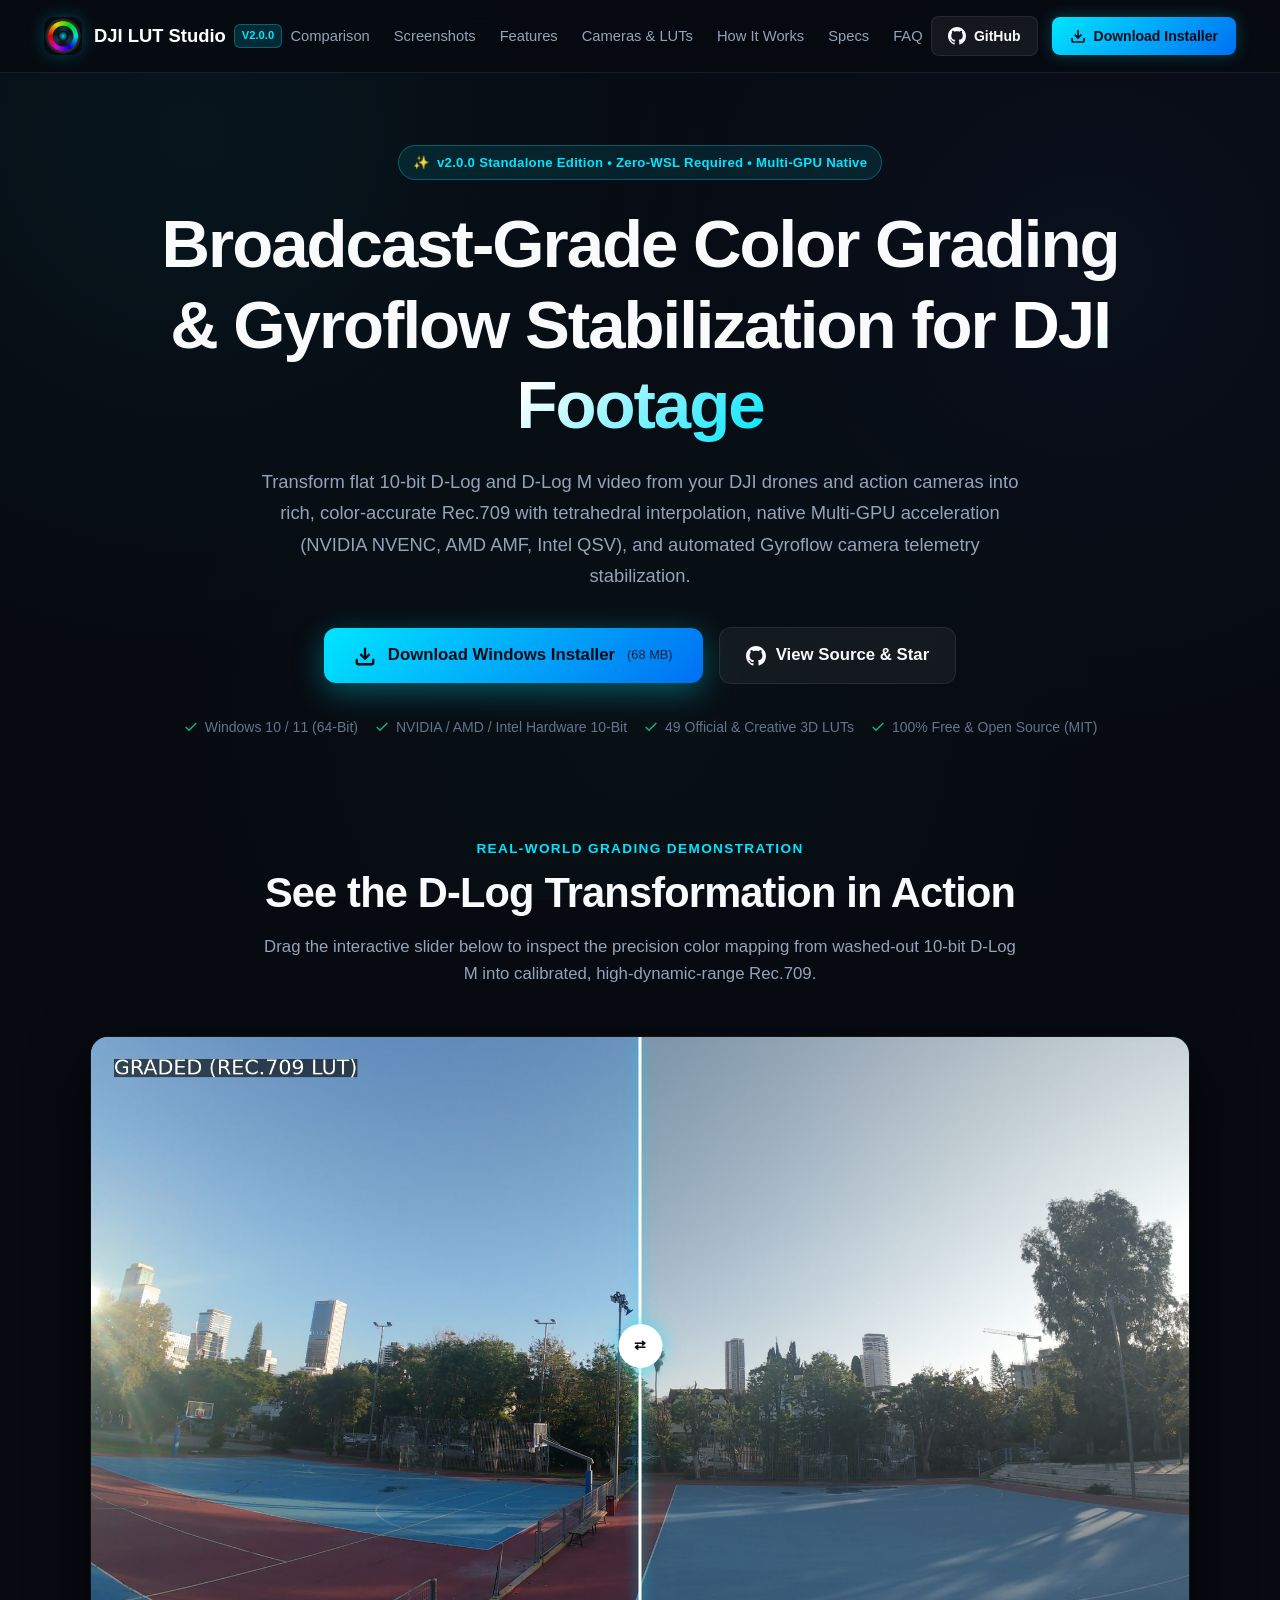
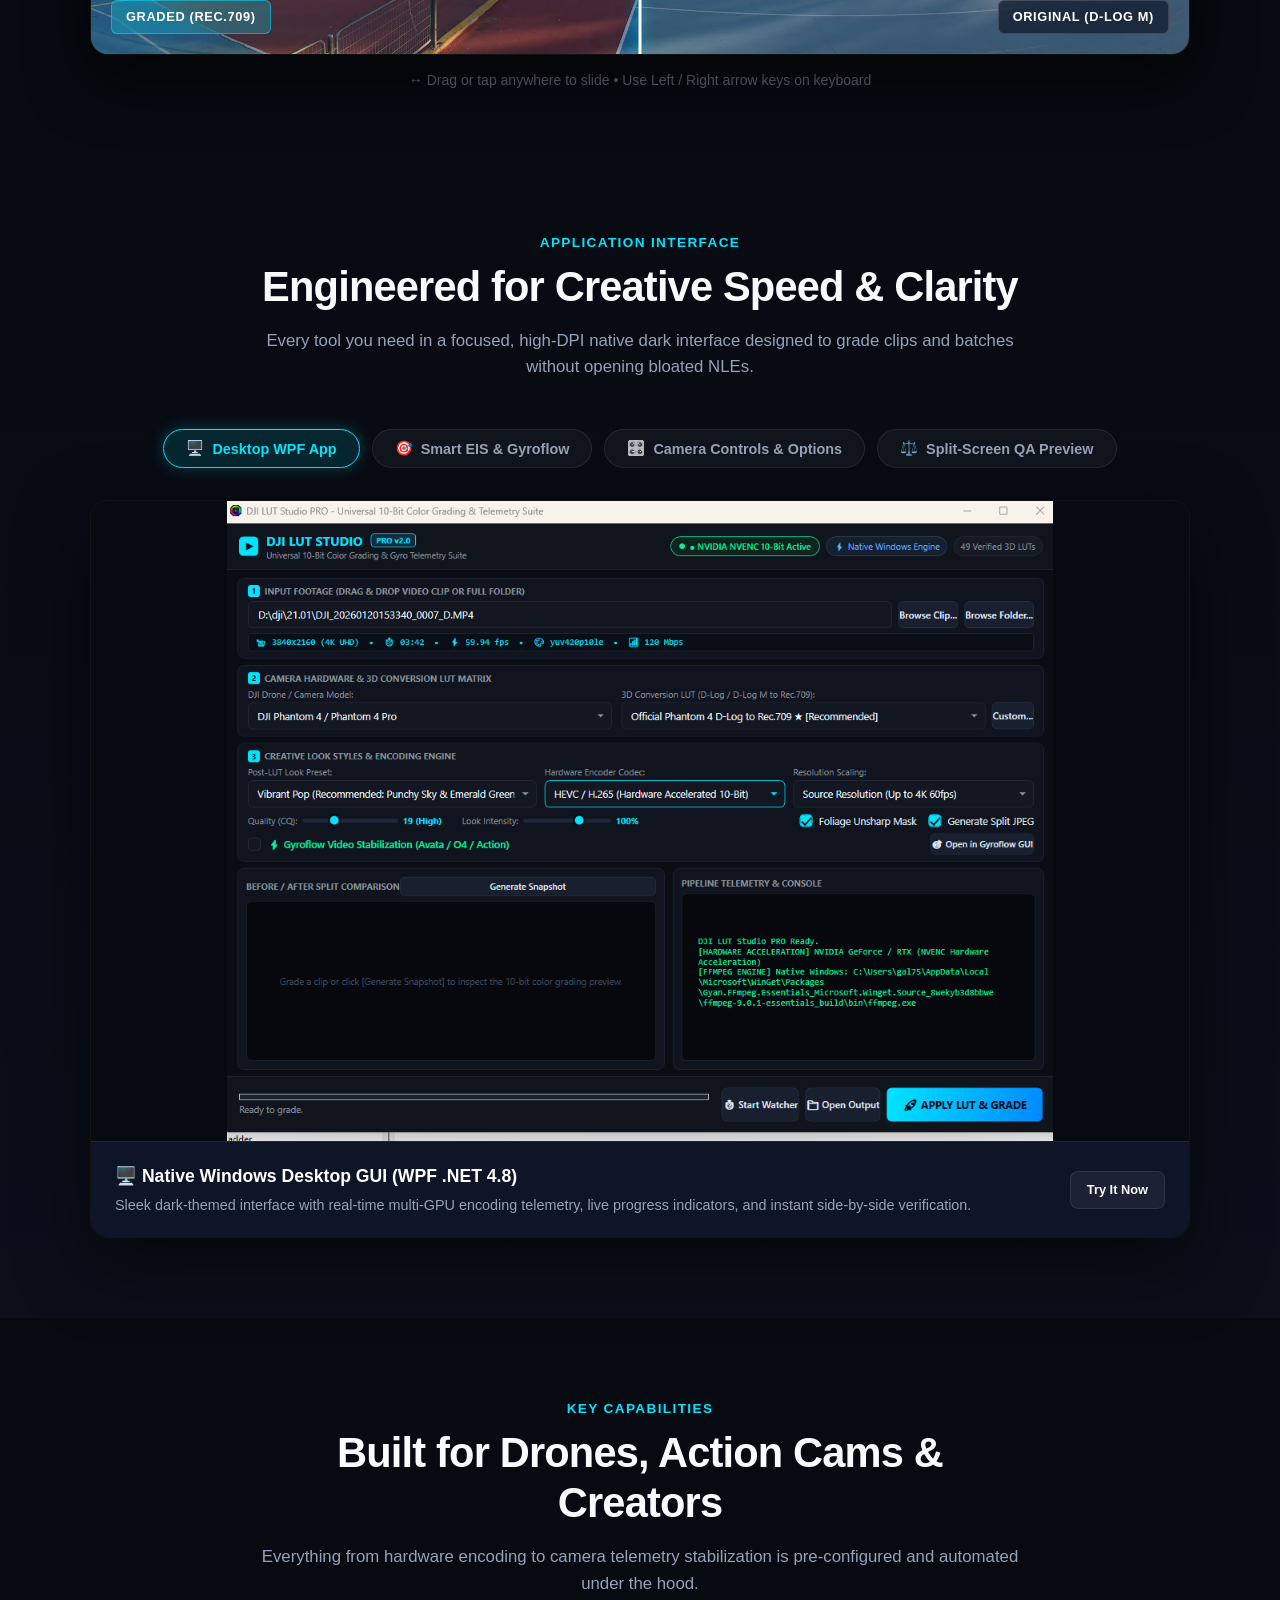
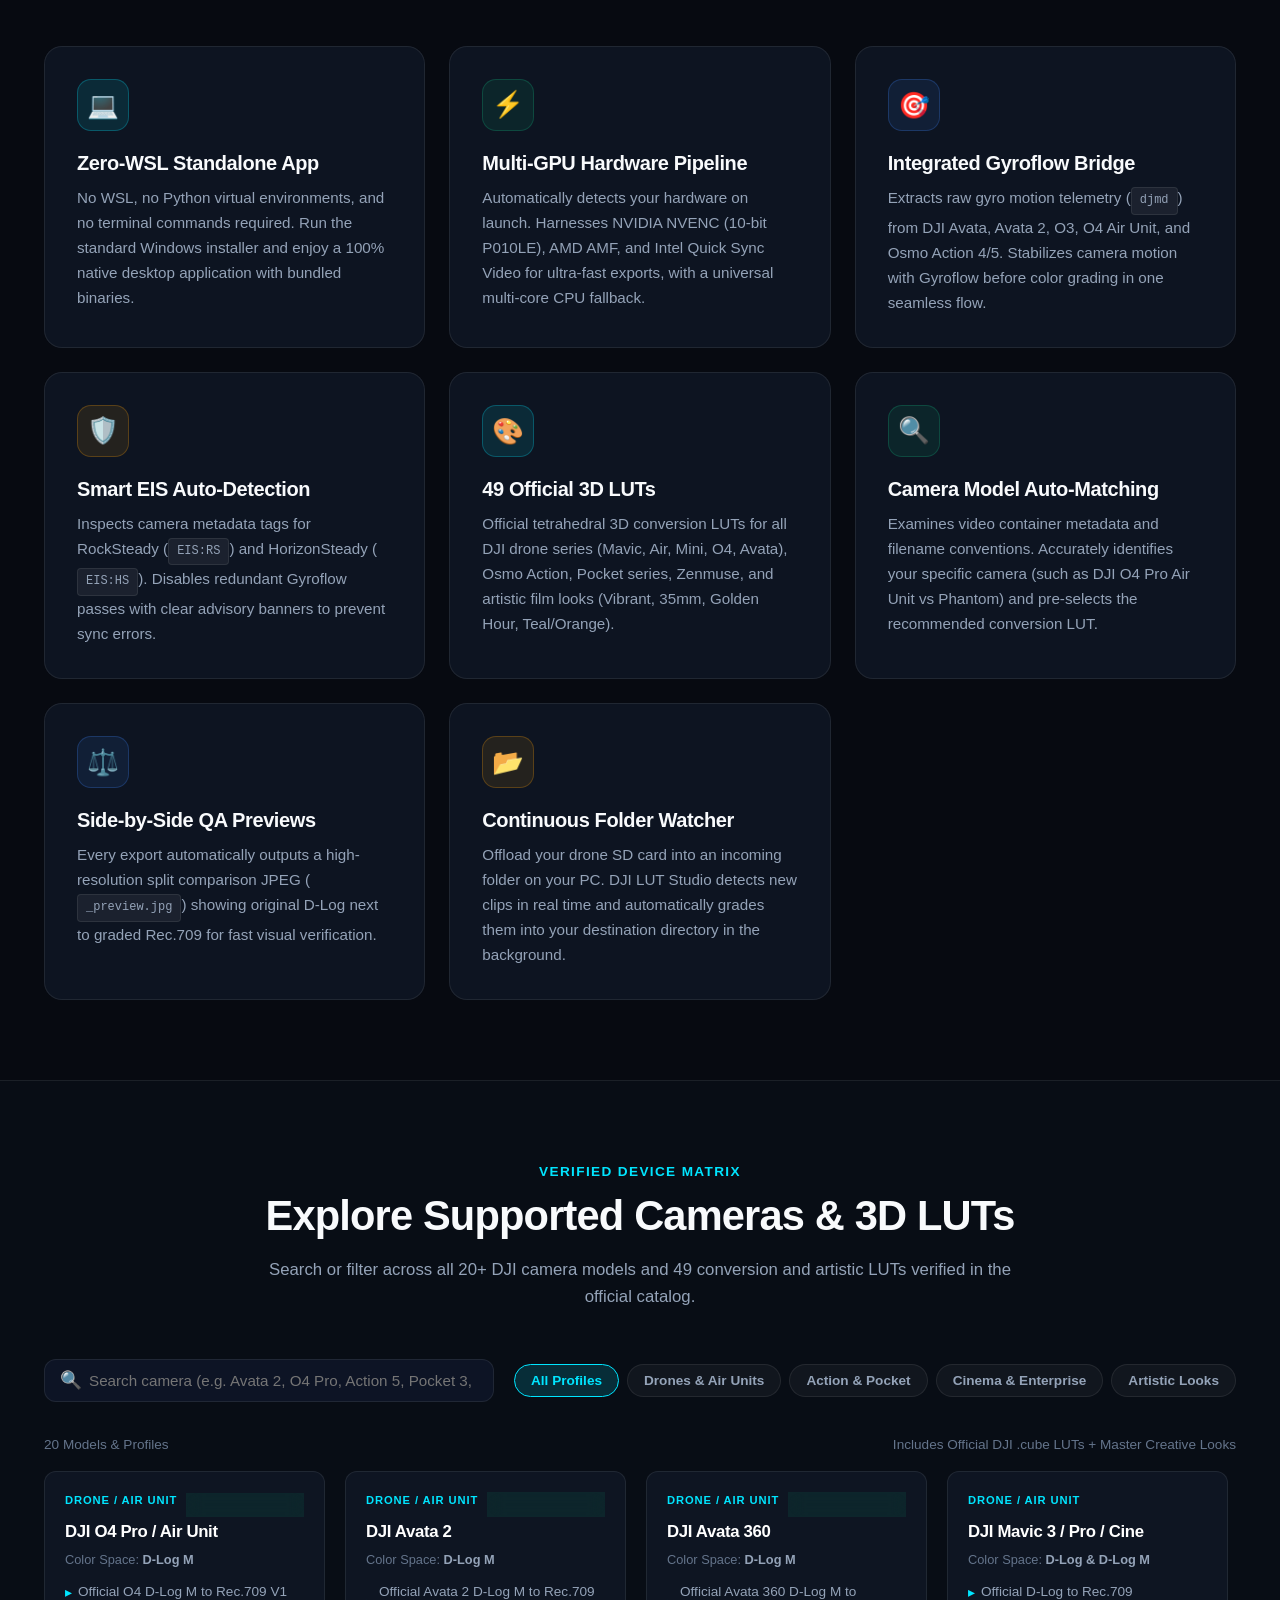
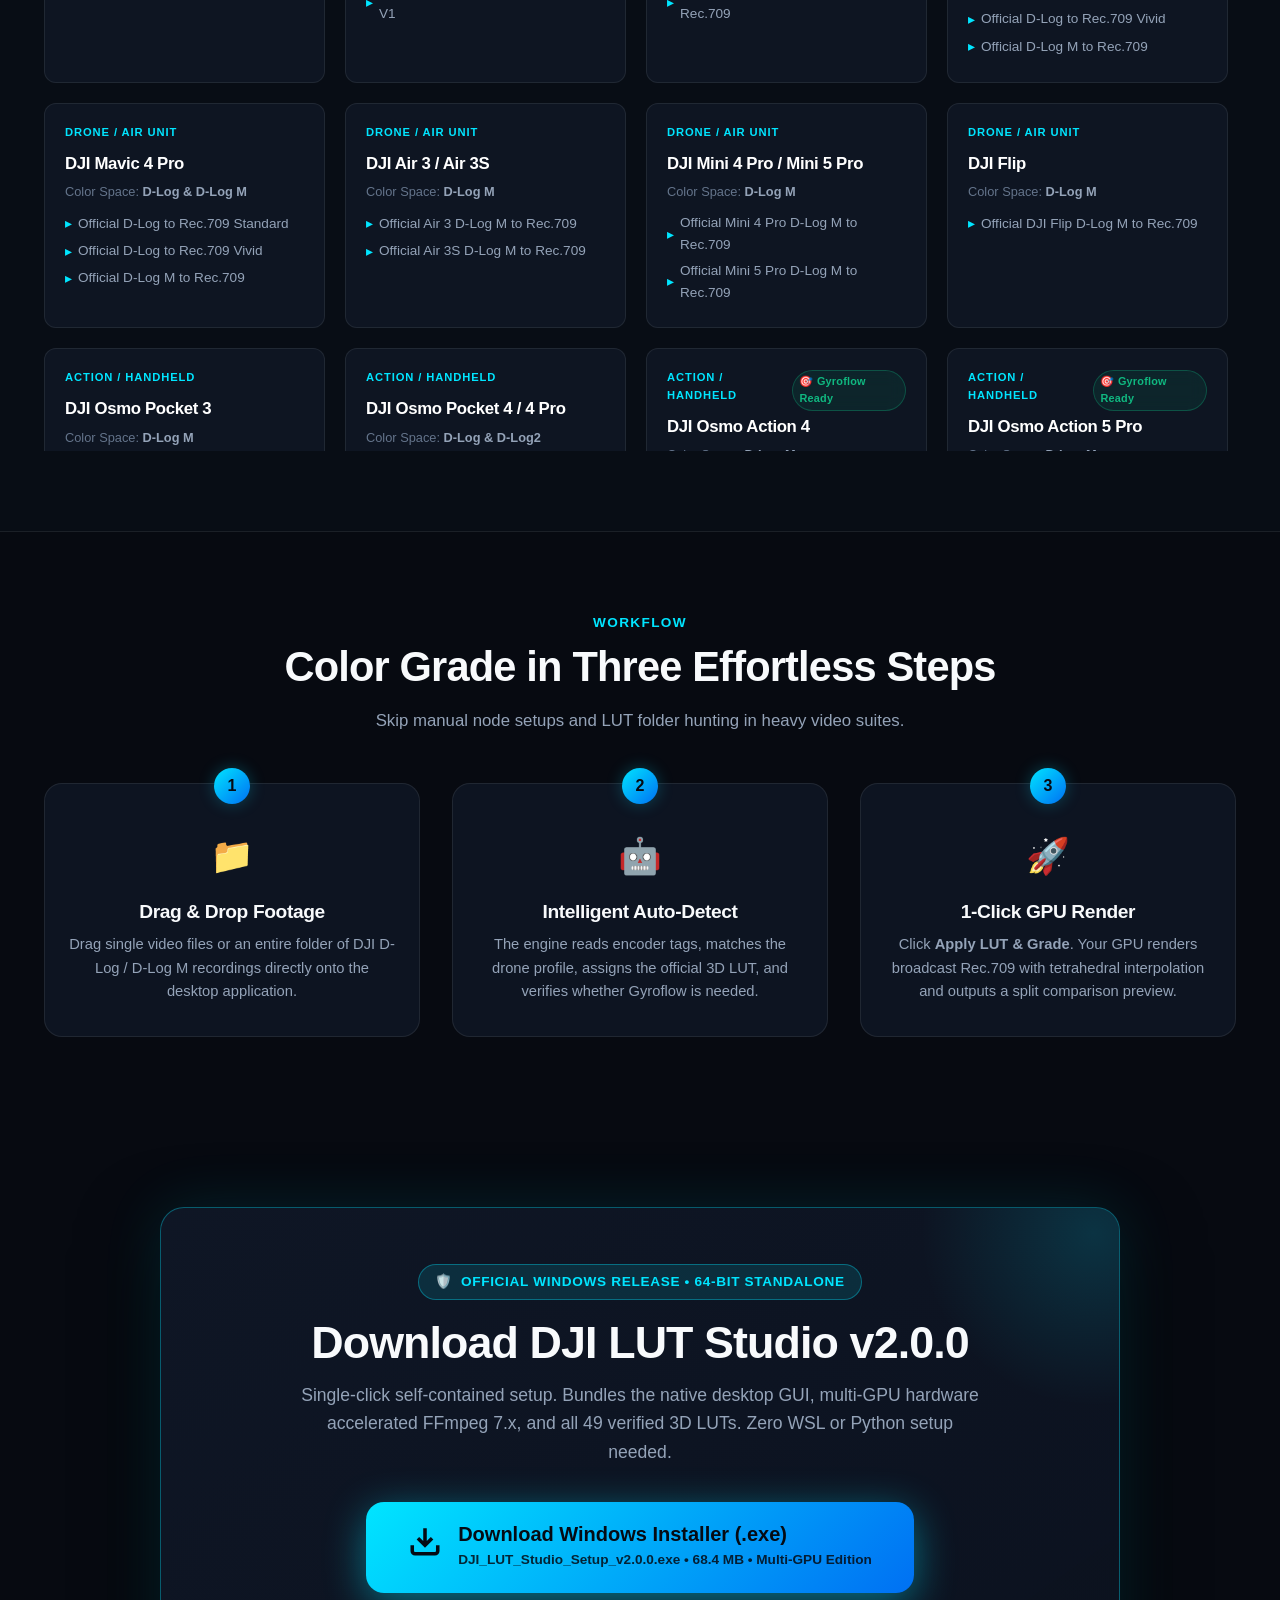
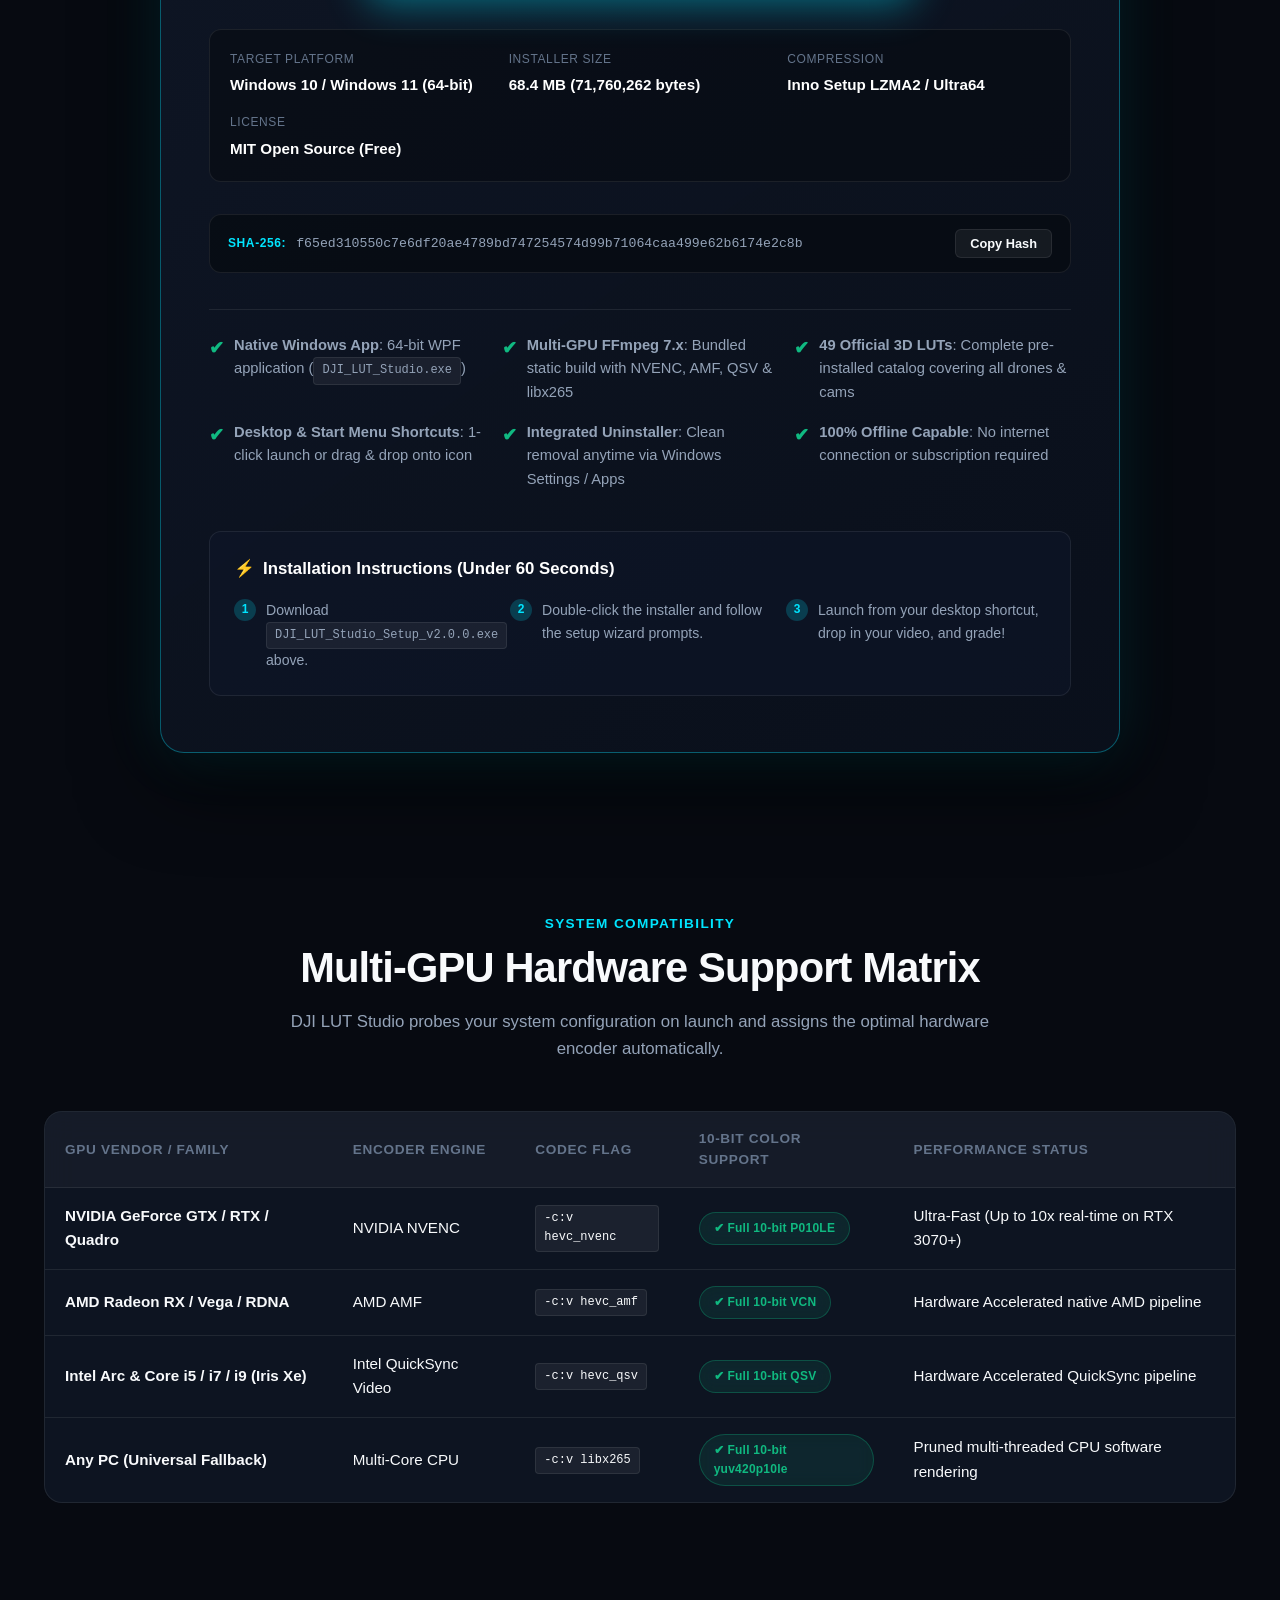
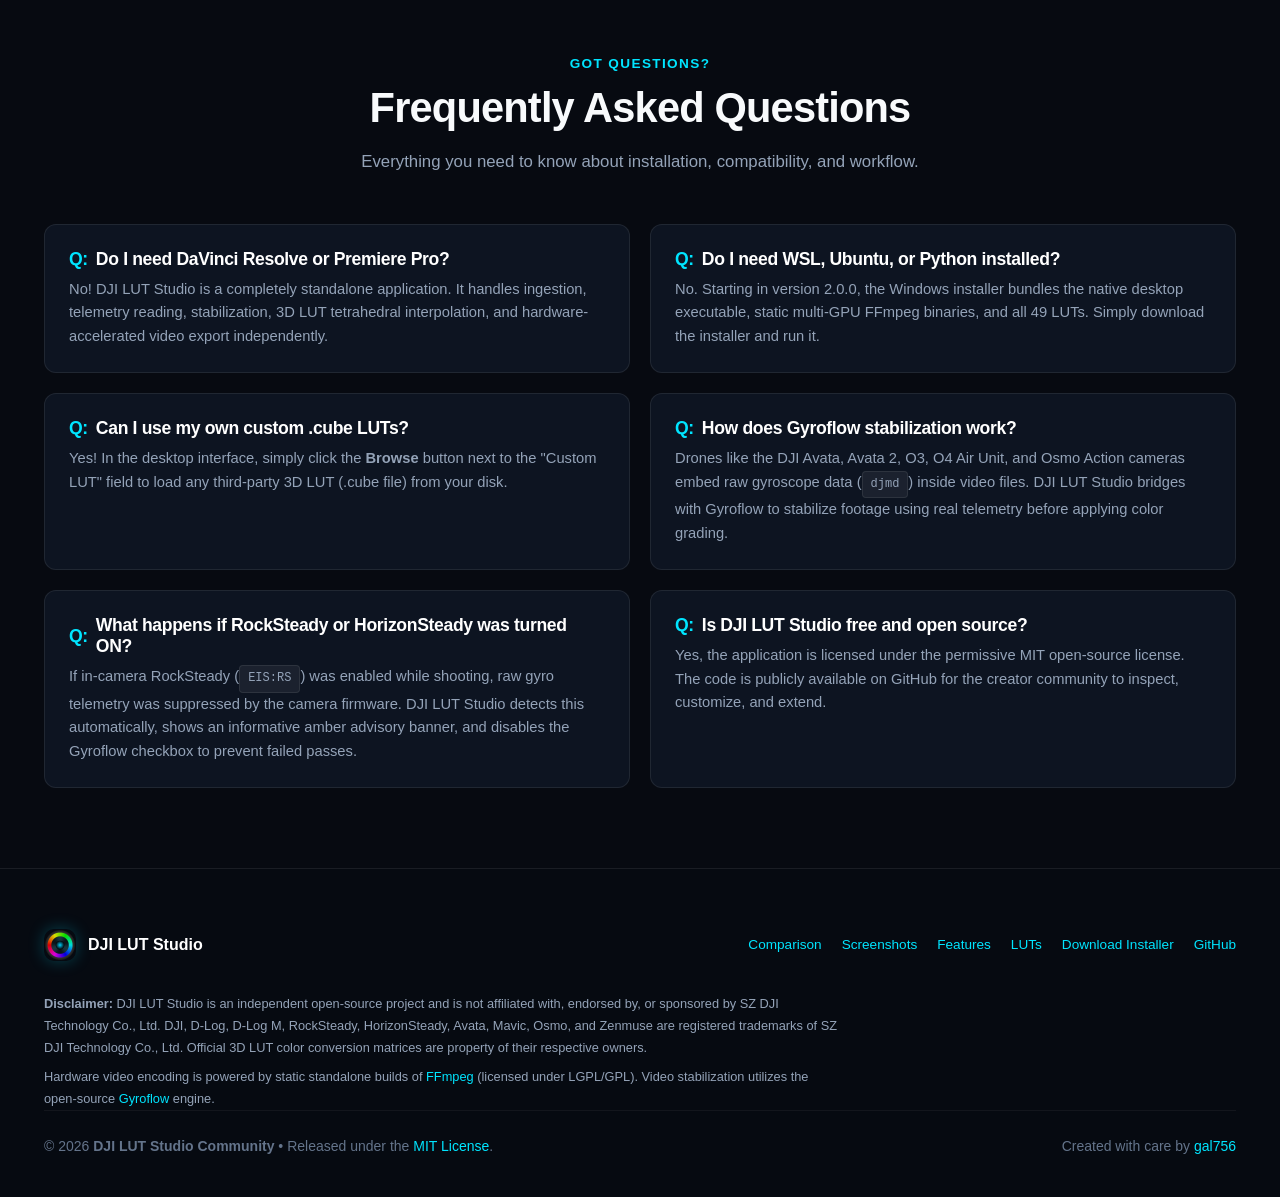
==== docs/index.html @ c6f62be5 "Add professional showcase website and publish standalone Windows installer - Built modern dark glass" ====
<!DOCTYPE html>
<html lang="en">
<head>
  <meta charset="UTF-8">
  <meta name="viewport" content="width=device-width, initial-scale=1.0">
  <title>DJI LUT Studio — Multi-GPU Video Color Grading & Gyroflow Stabilization Suite</title>
  
  <!-- SEO & Social Meta -->
  <meta name="description" content="Standalone, multi-GPU accelerated video color grading and Gyroflow stabilization software for DJI drones and action cameras. Convert 10-bit D-Log and D-Log M footage into broadcast Rec.709 with zero WSL required.">
  <meta name="keywords" content="DJI, D-Log, D-Log M, LUT, Color Grading, Gyroflow, Video Stabilization, Avata 2, O4 Air Unit, Osmo Pocket 3, Action 5 Pro, NVENC, AMF, QuickSync, Windows">
  <meta property="og:title" content="DJI LUT Studio — Multi-GPU Video Color Grading & Stabilization">
  <meta property="og:description" content="Official 49 DJI 3D LUTs, hardware acceleration (NVIDIA, AMD, Intel), and Gyroflow stabilization in a native 1-click Windows desktop app.">
  <meta property="og:image" content="assets/images/split-preview.jpg">
  <meta property="og:type" content="website">
  <meta name="twitter:card" content="summary_large_image">

  <!-- Favicon -->
  <link rel="icon" type="image/png" href="assets/images/logo.png">
  
  <!-- Stylesheet -->
  <link rel="stylesheet" href="assets/css/style.css">
</head>
<body>

  <!-- ===================================================================
       1. Sticky Header & Navigation
       =================================================================== -->
  <header class="site-header">
    <div class="container nav-wrapper">
      <a href="#" class="brand">
        <img src="assets/images/logo.png" alt="DJI LUT Studio Logo" class="brand-logo">
        <span class="brand-text">
          DJI LUT Studio
          <span class="brand-badge">v2.0.0</span>
        </span>
      </a>

      <ul class="nav-links" id="navLinks">
        <li><a href="#comparison" class="nav-link">Comparison</a></li>
        <li><a href="#screenshots" class="nav-link">Screenshots</a></li>
        <li><a href="#features" class="nav-link">Features</a></li>
        <li><a href="#catalog" class="nav-link">Cameras & LUTs</a></li>
        <li><a href="#how-it-works" class="nav-link">How It Works</a></li>
        <li><a href="#specs" class="nav-link">Specs</a></li>
        <li><a href="#faq" class="nav-link">FAQ</a></li>
      </ul>

      <div class="nav-actions">
        <a href="https://github.com/gal756/LUT-adder" target="_blank" rel="noopener" class="btn-github" title="View Source on GitHub">
          <svg width="18" height="18" viewBox="0 0 24 24" fill="currentColor">
            <path d="M12 0C5.37 0 0 5.37 0 12c0 5.31 3.435 9.795 8.205 11.385.6.105.825-.255.825-.57 0-.285-.015-1.23-.015-2.235-3.015.555-3.795-.735-4.035-1.41-.135-.345-.72-1.41-1.23-1.695-.42-.225-1.02-.78-.015-.795.945-.015 1.62.87 1.845 1.23 1.08 1.815 2.805 1.305 3.495.99.105-.78.42-1.305.765-1.605-2.67-.3-5.46-1.335-5.46-5.925 0-1.305.465-2.385 1.23-3.225-.12-.3-.54-1.53.12-3.18 0 0 1.005-.315 3.3 1.23.96-.27 1.98-.405 3-.405s2.04.135 3 .405c2.295-1.56 3.3-1.23 3.3-1.23.66 1.65.24 2.88.12 3.18.765.84 1.23 1.905 1.23 3.225 0 4.605-2.805 5.625-5.475 5.925.435.375.81 1.095.81 2.22 0 1.605-.015 2.895-.015 3.3 0 .315.225.69.825.57A12.02 12.02 0 0024 12c0-6.63-5.37-12-12-12z"/>
          </svg>
          GitHub
        </a>
        <a href="#download" class="btn-download-nav">
          <svg width="16" height="16" viewBox="0 0 24 24" fill="none" stroke="currentColor" stroke-width="2.5">
            <path d="M21 15v4a2 2 0 0 1-2 2H5a2 2 0 0 1-2-2v-4M7 10l5 5 5-5M12 15V3"/>
          </svg>
          Download Installer
        </a>
        <button class="mobile-toggle" id="mobileToggle" aria-label="Toggle navigation menu">☰</button>
      </div>
    </div>
  </header>

  <!-- ===================================================================
       2. Hero Section
       =================================================================== -->
  <section class="hero">
    <div class="container">
      <div class="hero-pill-wrapper">
        <span class="pill pill-cyan">
          <span>✨</span>
          <span>v2.0.0 Standalone Edition • Zero-WSL Required • Multi-GPU Native</span>
        </span>
      </div>

      <h1 class="hero-title">
        Broadcast-Grade Color Grading & Gyroflow Stabilization for <span class="text-gradient">DJI Footage</span>
      </h1>

      <p class="hero-desc">
        Transform flat 10-bit D-Log and D-Log M video from your DJI drones and action cameras into rich, color-accurate Rec.709 with tetrahedral interpolation, native Multi-GPU acceleration (NVIDIA NVENC, AMD AMF, Intel QSV), and automated Gyroflow camera telemetry stabilization.
      </p>

      <div class="hero-cta">
        <a href="#download" class="btn-primary">
          <svg width="22" height="22" viewBox="0 0 24 24" fill="none" stroke="currentColor" stroke-width="2.5">
            <path d="M21 15v4a2 2 0 0 1-2 2H5a2 2 0 0 1-2-2v-4M7 10l5 5 5-5M12 15V3"/>
          </svg>
          <span>Download Windows Installer</span>
          <span style="font-size: 0.8rem; opacity: 0.8; font-weight: normal;">(68 MB)</span>
        </a>

        <a href="https://github.com/gal756/LUT-adder" target="_blank" rel="noopener" class="btn-secondary">
          <svg width="20" height="20" viewBox="0 0 24 24" fill="currentColor">
            <path d="M12 0C5.37 0 0 5.37 0 12c0 5.31 3.435 9.795 8.205 11.385.6.105.825-.255.825-.57 0-.285-.015-1.23-.015-2.235-3.015.555-3.795-.735-4.035-1.41-.135-.345-.72-1.41-1.23-1.695-.42-.225-1.02-.78-.015-.795.945-.015 1.62.87 1.845 1.23 1.08 1.815 2.805 1.305 3.495.99.105-.78.42-1.305.765-1.605-2.67-.3-5.46-1.335-5.46-5.925 0-1.305.465-2.385 1.23-3.225-.12-.3-.54-1.53.12-3.18 0 0 1.005-.315 3.3 1.23.96-.27 1.98-.405 3-.405s2.04.135 3 .405c2.295-1.56 3.3-1.23 3.3-1.23.66 1.65.24 2.88.12 3.18.765.84 1.23 1.905 1.23 3.225 0 4.605-2.805 5.625-5.475 5.925.435.375.81 1.095.81 2.22 0 1.605-.015 2.895-.015 3.3 0 .315.225.69.825.57A12.02 12.02 0 0024 12c0-6.63-5.37-12-12-12z"/>
          </svg>
          View Source & Star
        </a>
      </div>

      <div class="hero-meta">
        <span class="hero-meta-item">
          <svg width="16" height="16" viewBox="0 0 24 24" fill="none" stroke="currentColor" stroke-width="2" color="var(--green)">
            <path d="M20 6L9 17l-5-5"/>
          </svg>
          Windows 10 / 11 (64-Bit)
        </span>
        <span class="hero-meta-item">
          <svg width="16" height="16" viewBox="0 0 24 24" fill="none" stroke="currentColor" stroke-width="2" color="var(--green)">
            <path d="M20 6L9 17l-5-5"/>
          </svg>
          NVIDIA / AMD / Intel Hardware 10-Bit
        </span>
        <span class="hero-meta-item">
          <svg width="16" height="16" viewBox="0 0 24 24" fill="none" stroke="currentColor" stroke-width="2" color="var(--green)">
            <path d="M20 6L9 17l-5-5"/>
          </svg>
          49 Official & Creative 3D LUTs
        </span>
        <span class="hero-meta-item">
          <svg width="16" height="16" viewBox="0 0 24 24" fill="none" stroke="currentColor" stroke-width="2" color="var(--green)">
            <path d="M20 6L9 17l-5-5"/>
          </svg>
          100% Free & Open Source (MIT)
        </span>
      </div>
    </div>
  </section>

  <!-- ===================================================================
       3. Interactive Before / After Comparison Slider
       =================================================================== -->
  <section class="comparison-section" id="comparison">
    <div class="container">
      <div class="section-header">
        <div class="section-subtitle">Real-World Grading Demonstration</div>
        <h2 class="section-title">See the D-Log Transformation in Action</h2>
        <p class="section-desc">
          Drag the interactive slider below to inspect the precision color mapping from washed-out 10-bit D-Log M into calibrated, high-dynamic-range Rec.709.
        </p>
      </div>

      <div class="comparison-box" id="comparisonBox">
        <div class="comparison-container">
          <!-- Background: Before Image (D-Log M) -->
          <img src="assets/images/before-dlog.jpg" alt="Original Flat D-Log M Footage" class="comparison-img comparison-before">
          <span class="comparison-badge badge-right">ORIGINAL (D-LOG M)</span>

          <!-- Foreground Clipped: After Image (Rec.709 Graded) -->
          <div class="comparison-after-wrapper">
            <img src="assets/images/after-rec709.jpg" alt="Graded Rec.709 Broadcast Video" class="comparison-img">
            <span class="comparison-badge badge-left">GRADED (REC.709)</span>
          </div>

          <!-- Draggable Divider Line & Thumb -->
          <div class="slider-handle">
            <div class="slider-button">
              <span>&#8644;</span>
            </div>
          </div>
        </div>
      </div>

      <div class="slider-tip">
        <span>↔ Drag or tap anywhere to slide &bull; Use Left / Right arrow keys on keyboard</span>
      </div>
    </div>
  </section>

  <!-- ===================================================================
       4. Screenshot Gallery & Application Interface
       =================================================================== -->
  <section class="gallery-section" id="screenshots">
    <div class="container">
      <div class="section-header">
        <div class="section-subtitle">Application Interface</div>
        <h2 class="section-title">Engineered for Creative Speed & Clarity</h2>
        <p class="section-desc">
          Every tool you need in a focused, high-DPI native dark interface designed to grade clips and batches without opening bloated NLEs.
        </p>
      </div>

      <div class="gallery-tabs">
        <button class="tab-btn active" data-tab="gui">
          <span>🖥️</span> Desktop WPF App
        </button>
        <button class="tab-btn" data-tab="gyroflow">
          <span>🎯</span> Smart EIS & Gyroflow
        </button>
        <button class="tab-btn" data-tab="controls">
          <span>🎛️</span> Camera Controls & Options
        </button>
        <button class="tab-btn" data-tab="preview">
          <span>⚖️</span> Split-Screen QA Preview
        </button>
      </div>

      <div class="gallery-display">
        <img src="assets/images/app-gui.png" alt="DJI LUT Studio GUI Screenshot" id="galleryFrame" class="gallery-frame">
        <div class="gallery-caption">
          <div>
            <div class="caption-title" id="galleryCaptionTitle">🖥️ Native Windows Desktop GUI (WPF .NET 4.8)</div>
            <div class="caption-desc" id="galleryCaptionDesc">
              Sleek dark-themed interface with real-time multi-GPU encoding telemetry, live progress indicators, and instant side-by-side verification.
            </div>
          </div>
          <a href="#download" class="btn-github" style="font-size: 0.8rem;">Try It Now</a>
        </div>
      </div>
    </div>
  </section>

  <!-- ===================================================================
       5. Core Features Grid
       =================================================================== -->
  <section class="features-section" id="features">
    <div class="container">
      <div class="section-header">
        <div class="section-subtitle">Key Capabilities</div>
        <h2 class="section-title">Built for Drones, Action Cams & Creators</h2>
        <p class="section-desc">
          Everything from hardware encoding to camera telemetry stabilization is pre-configured and automated under the hood.
        </p>
      </div>

      <div class="features-grid">
        <!-- Feature 1 -->
        <div class="feature-card">
          <div class="feature-icon-wrapper icon-cyan">
            <span>💻</span>
          </div>
          <h3 class="feature-title">Zero-WSL Standalone App</h3>
          <p class="feature-text">
            No WSL, no Python virtual environments, and no terminal commands required. Run the standard Windows installer and enjoy a 100% native desktop application with bundled binaries.
          </p>
        </div>

        <!-- Feature 2 -->
        <div class="feature-card">
          <div class="feature-icon-wrapper icon-green">
            <span>⚡</span>
          </div>
          <h3 class="feature-title">Multi-GPU Hardware Pipeline</h3>
          <p class="feature-text">
            Automatically detects your hardware on launch. Harnesses NVIDIA NVENC (10-bit P010LE), AMD AMF, and Intel Quick Sync Video for ultra-fast exports, with a universal multi-core CPU fallback.
          </p>
        </div>

        <!-- Feature 3 -->
        <div class="feature-card">
          <div class="feature-icon-wrapper icon-blue">
            <span>🎯</span>
          </div>
          <h3 class="feature-title">Integrated Gyroflow Bridge</h3>
          <p class="feature-text">
            Extracts raw gyro motion telemetry (<code class="badge-tag">djmd</code>) from DJI Avata, Avata 2, O3, O4 Air Unit, and Osmo Action 4/5. Stabilizes camera motion with Gyroflow before color grading in one seamless flow.
          </p>
        </div>

        <!-- Feature 4 -->
        <div class="feature-card">
          <div class="feature-icon-wrapper icon-amber">
            <span>🛡️</span>
          </div>
          <h3 class="feature-title">Smart EIS Auto-Detection</h3>
          <p class="feature-text">
            Inspects camera metadata tags for RockSteady (<code class="badge-tag">EIS:RS</code>) and HorizonSteady (<code class="badge-tag">EIS:HS</code>). Disables redundant Gyroflow passes with clear advisory banners to prevent sync errors.
          </p>
        </div>

        <!-- Feature 5 -->
        <div class="feature-card">
          <div class="feature-icon-wrapper icon-cyan">
            <span>🎨</span>
          </div>
          <h3 class="feature-title">49 Official 3D LUTs</h3>
          <p class="feature-text">
            Official tetrahedral 3D conversion LUTs for all DJI drone series (Mavic, Air, Mini, O4, Avata), Osmo Action, Pocket series, Zenmuse, and artistic film looks (Vibrant, 35mm, Golden Hour, Teal/Orange).
          </p>
        </div>

        <!-- Feature 6 -->
        <div class="feature-card">
          <div class="feature-icon-wrapper icon-green">
            <span>🔍</span>
          </div>
          <h3 class="feature-title">Camera Model Auto-Matching</h3>
          <p class="feature-text">
            Examines video container metadata and filename conventions. Accurately identifies your specific camera (such as DJI O4 Pro Air Unit vs Phantom) and pre-selects the recommended conversion LUT.
          </p>
        </div>

        <!-- Feature 7 -->
        <div class="feature-card">
          <div class="feature-icon-wrapper icon-blue">
            <span>⚖️</span>
          </div>
          <h3 class="feature-title">Side-by-Side QA Previews</h3>
          <p class="feature-text">
            Every export automatically outputs a high-resolution split comparison JPEG (<code class="badge-tag">_preview.jpg</code>) showing original D-Log next to graded Rec.709 for fast visual verification.
          </p>
        </div>

        <!-- Feature 8 -->
        <div class="feature-card">
          <div class="feature-icon-wrapper icon-amber">
            <span>📂</span>
          </div>
          <h3 class="feature-title">Continuous Folder Watcher</h3>
          <p class="feature-text">
            Offload your drone SD card into an incoming folder on your PC. DJI LUT Studio detects new clips in real time and automatically grades them into your destination directory in the background.
          </p>
        </div>
      </div>
    </div>
  </section>

  <!-- ===================================================================
       6. Supported Cameras & LUT Catalog Explorer
       =================================================================== -->
  <section class="catalog-section" id="catalog">
    <div class="container">
      <div class="section-header">
        <div class="section-subtitle">Verified Device Matrix</div>
        <h2 class="section-title">Explore Supported Cameras & 3D LUTs</h2>
        <p class="section-desc">
          Search or filter across all 20+ DJI camera models and 49 conversion and artistic LUTs verified in the official catalog.
        </p>
      </div>

      <div class="catalog-controls">
        <div class="search-box">
          <span class="search-icon">🔍</span>
          <input type="text" id="catalogSearch" class="search-input" placeholder="Search camera (e.g. Avata 2, O4 Pro, Action 5, Pocket 3, Mavic)...">
        </div>

        <div class="category-chips">
          <button class="chip-btn active" data-cat="all">All Profiles</button>
          <button class="chip-btn" data-cat="drones">Drones & Air Units</button>
          <button class="chip-btn" data-cat="action">Action & Pocket</button>
          <button class="chip-btn" data-cat="cinema">Cinema & Enterprise</button>
          <button class="chip-btn" data-cat="creative">Artistic Looks</button>
        </div>
      </div>

      <div style="margin-bottom: 16px; font-size: 0.85rem; color: var(--text-dim); display: flex; justify-content: space-between;">
        <span id="catalogCount">Loading profiles...</span>
        <span>Includes Official DJI .cube LUTs + Master Creative Looks</span>
      </div>

      <div class="catalog-grid" id="catalogGrid">
        <!-- Rendered by main.js -->
      </div>
    </div>
  </section>

  <!-- ===================================================================
       7. How It Works (3 Simple Steps)
       =================================================================== -->
  <section class="steps-section" id="how-it-works">
    <div class="container">
      <div class="section-header">
        <div class="section-subtitle">Workflow</div>
        <h2 class="section-title">Color Grade in Three Effortless Steps</h2>
        <p class="section-desc">
          Skip manual node setups and LUT folder hunting in heavy video suites.
        </p>
      </div>

      <div class="steps-grid">
        <div class="step-card">
          <div class="step-number">1</div>
          <div class="step-icon">📁</div>
          <h3 class="step-title">Drag & Drop Footage</h3>
          <p class="step-desc">
            Drag single video files or an entire folder of DJI D-Log / D-Log M recordings directly onto the desktop application.
          </p>
        </div>

        <div class="step-card">
          <div class="step-number">2</div>
          <div class="step-icon">🤖</div>
          <h3 class="step-title">Intelligent Auto-Detect</h3>
          <p class="step-desc">
            The engine reads encoder tags, matches the drone profile, assigns the official 3D LUT, and verifies whether Gyroflow is needed.
          </p>
        </div>

        <div class="step-card">
          <div class="step-number">3</div>
          <div class="step-icon">🚀</div>
          <h3 class="step-title">1-Click GPU Render</h3>
          <p class="step-desc">
            Click <strong>Apply LUT & Grade</strong>. Your GPU renders broadcast Rec.709 with tetrahedral interpolation and outputs a split comparison preview.
          </p>
        </div>
      </div>
    </div>
  </section>

  <!-- ===================================================================
       8. Dedicated Download Section (PUBLISHING JUST WINDOWS INSTALLER)
       =================================================================== -->
  <section class="download-section" id="download">
    <div class="container">
      <div class="download-spotlight">
        
        <div class="download-header">
          <div class="download-badge">
            <span>🛡️</span>
            <span>Official Windows Release &bull; 64-Bit Standalone</span>
          </div>
          <h2 class="download-title">Download DJI LUT Studio v2.0.0</h2>
          <p class="download-subtitle">
            Single-click self-contained setup. Bundles the native desktop GUI, multi-GPU hardware accelerated FFmpeg 7.x, and all 49 verified 3D LUTs. Zero WSL or Python setup needed.
          </p>
        </div>

        <!-- Main Singular Installer Download CTA -->
        <div class="download-main-action">
          <a href="https://github.com/gal756/LUT-adder/releases/download/v2.0.0/DJI_LUT_Studio_Setup_v2.0.0.exe" class="btn-download-hero" id="btnDownloadExe">
            <span class="icon-dl">
              <svg width="34" height="34" viewBox="0 0 24 24" fill="none" stroke="currentColor" stroke-width="2.5">
                <path d="M21 15v4a2 2 0 0 1-2 2H5a2 2 0 0 1-2-2v-4M7 10l5 5 5-5M12 15V3"/>
              </svg>
            </span>
            <div>
              <span class="dl-text-primary">Download Windows Installer (.exe)</span>
              <span class="dl-text-secondary">DJI_LUT_Studio_Setup_v2.0.0.exe &bull; 68.4 MB &bull; Multi-GPU Edition</span>
            </div>
          </a>
        </div>

        <!-- File Specifications Matrix -->
        <div class="file-specs">
          <div class="spec-item">
            <span class="spec-label">Target Platform</span>
            <span class="spec-val">Windows 10 / Windows 11 (64-bit)</span>
          </div>
          <div class="spec-item">
            <span class="spec-label">Installer Size</span>
            <span class="spec-val">68.4 MB (71,760,262 bytes)</span>
          </div>
          <div class="spec-item">
            <span class="spec-label">Compression</span>
            <span class="spec-val">Inno Setup LZMA2 / Ultra64</span>
          </div>
          <div class="spec-item">
            <span class="spec-label">License</span>
            <span class="spec-val">MIT Open Source (Free)</span>
          </div>
        </div>

        <!-- SHA-256 Checksum Box with Copy Button -->
        <div class="checksum-box">
          <div class="checksum-info">
            <span class="checksum-label">SHA-256:</span>
            <code class="checksum-code" id="checksumCode">f65ed310550c7e6df20ae4789bd747254574d99b71064caa499e62b6174e2c8b</code>
          </div>
          <button class="btn-copy" id="btnCopyChecksum" title="Copy SHA-256 hash to clipboard">Copy Hash</button>
        </div>

        <!-- What's Bundled Inside -->
        <div class="included-grid">
          <div class="included-item">
            <span class="included-check">✔</span>
            <span><strong>Native Windows App</strong>: 64-bit WPF application (<code class="badge-tag">DJI_LUT_Studio.exe</code>)</span>
          </div>
          <div class="included-item">
            <span class="included-check">✔</span>
            <span><strong>Multi-GPU FFmpeg 7.x</strong>: Bundled static build with NVENC, AMF, QSV & libx265</span>
          </div>
          <div class="included-item">
            <span class="included-check">✔</span>
            <span><strong>49 Official 3D LUTs</strong>: Complete pre-installed catalog covering all drones & cams</span>
          </div>
          <div class="included-item">
            <span class="included-check">✔</span>
            <span><strong>Desktop & Start Menu Shortcuts</strong>: 1-click launch or drag & drop onto icon</span>
          </div>
          <div class="included-item">
            <span class="included-check">✔</span>
            <span><strong>Integrated Uninstaller</strong>: Clean removal anytime via Windows Settings / Apps</span>
          </div>
          <div class="included-item">
            <span class="included-check">✔</span>
            <span><strong>100% Offline Capable</strong>: No internet connection or subscription required</span>
          </div>
        </div>

        <!-- 3-Step Installation Flow -->
        <div class="install-flow">
          <div class="flow-title">
            <span>⚡</span>
            <span>Installation Instructions (Under 60 Seconds)</span>
          </div>
          <div class="flow-steps">
            <div class="flow-step-item">
              <span class="flow-badge">1</span>
              <span>Download <code class="badge-tag">DJI_LUT_Studio_Setup_v2.0.0.exe</code> above.</span>
            </div>
            <div class="flow-step-item">
              <span class="flow-badge">2</span>
              <span>Double-click the installer and follow the setup wizard prompts.</span>
            </div>
            <div class="flow-step-item">
              <span class="flow-badge">3</span>
              <span>Launch from your desktop shortcut, drop in your video, and grade!</span>
            </div>
          </div>
        </div>

      </div>
    </div>
  </section>

  <!-- ===================================================================
       9. Hardware Acceleration Compatibility Matrix
       =================================================================== -->
  <section class="hardware-section" id="specs">
    <div class="container">
      <div class="section-header">
        <div class="section-subtitle">System Compatibility</div>
        <h2 class="section-title">Multi-GPU Hardware Support Matrix</h2>
        <p class="section-desc">
          DJI LUT Studio probes your system configuration on launch and assigns the optimal hardware encoder automatically.
        </p>
      </div>

      <div class="hardware-table-wrapper">
        <table class="hardware-table">
          <thead>
            <tr>
              <th>GPU Vendor / Family</th>
              <th>Encoder Engine</th>
              <th>Codec Flag</th>
              <th>10-Bit Color Support</th>
              <th>Performance Status</th>
            </tr>
          </thead>
          <tbody>
            <tr>
              <td><strong>NVIDIA GeForce GTX / RTX / Quadro</strong></td>
              <td>NVIDIA NVENC</td>
              <td><code class="badge-tag">-c:v hevc_nvenc</code></td>
              <td><span class="pill pill-green" style="font-size: 0.75rem;">✔ Full 10-bit P010LE</span></td>
              <td>Ultra-Fast (Up to 10x real-time on RTX 3070+)</td>
            </tr>
            <tr>
              <td><strong>AMD Radeon RX / Vega / RDNA</strong></td>
              <td>AMD AMF</td>
              <td><code class="badge-tag">-c:v hevc_amf</code></td>
              <td><span class="pill pill-green" style="font-size: 0.75rem;">✔ Full 10-bit VCN</span></td>
              <td>Hardware Accelerated native AMD pipeline</td>
            </tr>
            <tr>
              <td><strong>Intel Arc & Core i5 / i7 / i9 (Iris Xe)</strong></td>
              <td>Intel QuickSync Video</td>
              <td><code class="badge-tag">-c:v hevc_qsv</code></td>
              <td><span class="pill pill-green" style="font-size: 0.75rem;">✔ Full 10-bit QSV</span></td>
              <td>Hardware Accelerated QuickSync pipeline</td>
            </tr>
            <tr>
              <td><strong>Any PC (Universal Fallback)</strong></td>
              <td>Multi-Core CPU</td>
              <td><code class="badge-tag">-c:v libx265</code></td>
              <td><span class="pill pill-green" style="font-size: 0.75rem;">✔ Full 10-bit yuv420p10le</span></td>
              <td>Pruned multi-threaded CPU software rendering</td>
            </tr>
          </tbody>
        </table>
      </div>
    </div>
  </section>

  <!-- ===================================================================
       10. Frequently Asked Questions
       =================================================================== -->
  <section class="faq-section" id="faq">
    <div class="container">
      <div class="section-header">
        <div class="section-subtitle">Got Questions?</div>
        <h2 class="section-title">Frequently Asked Questions</h2>
        <p class="section-desc">
          Everything you need to know about installation, compatibility, and workflow.
        </p>
      </div>

      <div class="faq-grid">
        <div class="faq-item">
          <h4 class="faq-q">Do I need DaVinci Resolve or Premiere Pro?</h4>
          <p class="faq-a">
            No! DJI LUT Studio is a completely standalone application. It handles ingestion, telemetry reading, stabilization, 3D LUT tetrahedral interpolation, and hardware-accelerated video export independently.
          </p>
        </div>

        <div class="faq-item">
          <h4 class="faq-q">Do I need WSL, Ubuntu, or Python installed?</h4>
          <p class="faq-a">
            No. Starting in version 2.0.0, the Windows installer bundles the native desktop executable, static multi-GPU FFmpeg binaries, and all 49 LUTs. Simply download the installer and run it.
          </p>
        </div>

        <div class="faq-item">
          <h4 class="faq-q">Can I use my own custom .cube LUTs?</h4>
          <p class="faq-a">
            Yes! In the desktop interface, simply click the <strong>Browse</strong> button next to the "Custom LUT" field to load any third-party 3D LUT (.cube file) from your disk.
          </p>
        </div>

        <div class="faq-item">
          <h4 class="faq-q">How does Gyroflow stabilization work?</h4>
          <p class="faq-a">
            Drones like the DJI Avata, Avata 2, O3, O4 Air Unit, and Osmo Action cameras embed raw gyroscope data (<code class="badge-tag">djmd</code>) inside video files. DJI LUT Studio bridges with Gyroflow to stabilize footage using real telemetry before applying color grading.
          </p>
        </div>

        <div class="faq-item">
          <h4 class="faq-q">What happens if RockSteady or HorizonSteady was turned ON?</h4>
          <p class="faq-a">
            If in-camera RockSteady (<code class="badge-tag">EIS:RS</code>) was enabled while shooting, raw gyro telemetry was suppressed by the camera firmware. DJI LUT Studio detects this automatically, shows an informative amber advisory banner, and disables the Gyroflow checkbox to prevent failed passes.
          </p>
        </div>

        <div class="faq-item">
          <h4 class="faq-q">Is DJI LUT Studio free and open source?</h4>
          <p class="faq-a">
            Yes, the application is licensed under the permissive MIT open-source license. The code is publicly available on GitHub for the creator community to inspect, customize, and extend.
          </p>
        </div>
      </div>
    </div>
  </section>

  <!-- ===================================================================
       11. Footer
       =================================================================== -->
  <footer class="site-footer">
    <div class="container">
      <div class="footer-top">
        <a href="#" class="brand">
          <img src="assets/images/logo.png" alt="DJI LUT Studio Logo" class="brand-logo" style="width: 32px; height: 32px;">
          <span class="brand-text" style="font-size: 1rem;">DJI LUT Studio</span>
        </a>

        <div style="display: flex; gap: 20px; font-size: 0.85rem;">
          <a href="#comparison">Comparison</a>
          <a href="#screenshots">Screenshots</a>
          <a href="#features">Features</a>
          <a href="#catalog">LUTs</a>
          <a href="#download">Download Installer</a>
          <a href="https://github.com/gal756/LUT-adder" target="_blank" rel="noopener">GitHub</a>
        </div>
      </div>

      <div class="footer-legal">
        <p>
          <strong>Disclaimer:</strong> DJI LUT Studio is an independent open-source project and is not affiliated with, endorsed by, or sponsored by SZ DJI Technology Co., Ltd. DJI, D-Log, D-Log M, RockSteady, HorizonSteady, Avata, Mavic, Osmo, and Zenmuse are registered trademarks of SZ DJI Technology Co., Ltd. Official 3D LUT color conversion matrices are property of their respective owners.
        </p>
        <p style="margin-top: 8px;">
          Hardware video encoding is powered by static standalone builds of <a href="https://ffmpeg.org/" target="_blank" rel="noopener">FFmpeg</a> (licensed under LGPL/GPL). Video stabilization utilizes the open-source <a href="https://gyroflow.xyz/" target="_blank" rel="noopener">Gyroflow</a> engine.
        </p>
      </div>

      <div class="footer-bottom">
        <div>
          &copy; 2026 <strong>DJI LUT Studio Community</strong> &bull; Released under the <a href="https://github.com/gal756/LUT-adder/blob/master/LICENSE" target="_blank" rel="noopener">MIT License</a>.
        </div>
        <div>
          Created with care by <a href="https://github.com/gal756" target="_blank" rel="noopener">gal756</a>
        </div>
      </div>
    </div>
  </footer>

  <!-- Toast Notification Container -->
  <div id="toast" class="toast"></div>

  <!-- Scripts -->
  <script src="assets/js/main.js"></script>
</body>
</html>
---- docs/assets/css/style.css ----
/* =====================================================================
   DJI LUT Studio - Official Showcase & Landing Page Stylesheet
   Modern Dark Glassmorphic Pro Theme
   ===================================================================== */

:root {
  --bg-dark: #070a11;
  --bg-card: rgba(16, 24, 39, 0.75);
  --bg-card-hover: rgba(24, 34, 53, 0.85);
  --bg-card-solid: #0f172a;
  --border: rgba(255, 255, 255, 0.08);
  --border-highlight: rgba(0, 229, 255, 0.35);
  --text-main: #f8fafc;
  --text-muted: #94a3b8;
  --text-dim: #64748b;
  --cyan: #00e5ff;
  --cyan-glow: rgba(0, 229, 255, 0.25);
  --blue: #3b82f6;
  --blue-dark: #1d4ed8;
  --green: #10b981;
  --green-glow: rgba(16, 185, 129, 0.25);
  --amber: #f59e0b;
  --purple: #8b5cf6;
  --font-sans: -apple-system, BlinkMacSystemFont, "Segoe UI", Roboto, "Inter", "Helvetica Neue", sans-serif;
  --font-mono: "Cascadia Code", "Fira Code", Consolas, "Courier New", monospace;
  --radius-sm: 8px;
  --radius-md: 12px;
  --radius-lg: 18px;
  --radius-xl: 24px;
  --transition: all 0.25s cubic-bezier(0.16, 1, 0.3, 1);
}

*, *::before, *::after {
  box-sizing: border-box;
  margin: 0;
  padding: 0;
}

html {
  scroll-behavior: smooth;
  font-size: 16px;
  color-scheme: dark;
}

body {
  font-family: var(--font-sans);
  background-color: var(--bg-dark);
  color: var(--text-main);
  line-height: 1.6;
  overflow-x: hidden;
  background-image: 
    radial-gradient(circle at 15% 15%, rgba(0, 229, 255, 0.05) 0%, transparent 40%),
    radial-gradient(circle at 85% 30%, rgba(59, 130, 246, 0.05) 0%, transparent 40%),
    radial-gradient(circle at 50% 80%, rgba(16, 185, 129, 0.04) 0%, transparent 50%);
  background-attachment: fixed;
}

/* Container */
.container {
  width: 100%;
  max-width: 1240px;
  margin: 0 auto;
  padding: 0 24px;
}

/* Typography */
h1, h2, h3, h4, h5 {
  color: var(--text-main);
  font-weight: 700;
  letter-spacing: -0.02em;
  line-height: 1.2;
}

p {
  color: var(--text-muted);
}

a {
  color: var(--cyan);
  text-decoration: none;
  transition: var(--transition);
}

a:hover {
  color: #fff;
}

/* Badges & Pills */
.pill {
  display: inline-flex;
  align-items: center;
  gap: 8px;
  padding: 6px 14px;
  border-radius: 9999px;
  font-size: 0.825rem;
  font-weight: 600;
  letter-spacing: 0.02em;
  background: rgba(255, 255, 255, 0.05);
  border: 1px solid var(--border);
  backdrop-filter: blur(8px);
}

.pill-cyan {
  background: rgba(0, 229, 255, 0.1);
  border-color: rgba(0, 229, 255, 0.3);
  color: var(--cyan);
}

.pill-green {
  background: rgba(16, 185, 129, 0.1);
  border-color: rgba(16, 185, 129, 0.3);
  color: var(--green);
}

.pill-amber {
  background: rgba(245, 158, 11, 0.1);
  border-color: rgba(245, 158, 11, 0.3);
  color: var(--amber);
}

/* =====================================================================
   Header & Navbar
   ===================================================================== */
.site-header {
  position: sticky;
  top: 0;
  z-index: 100;
  backdrop-filter: blur(20px);
  background: rgba(7, 10, 17, 0.82);
  border-bottom: 1px solid var(--border);
  transition: var(--transition);
}

.nav-wrapper {
  display: flex;
  align-items: center;
  justify-content: space-between;
  height: 72px;
}

.brand {
  display: flex;
  align-items: center;
  gap: 12px;
  text-decoration: none;
}

.brand-logo {
  width: 38px;
  height: 38px;
  border-radius: 10px;
  box-shadow: 0 0 16px var(--cyan-glow);
}

.brand-text {
  font-size: 1.15rem;
  font-weight: 700;
  color: #fff;
  display: flex;
  align-items: center;
  gap: 8px;
}

.brand-badge {
  font-size: 0.7rem;
  padding: 2px 7px;
  border-radius: 6px;
  background: rgba(0, 229, 255, 0.15);
  color: var(--cyan);
  border: 1px solid rgba(0, 229, 255, 0.3);
  text-transform: uppercase;
}

.nav-links {
  display: flex;
  align-items: center;
  gap: 24px;
  list-style: none;
}

.nav-link {
  color: var(--text-muted);
  font-size: 0.92rem;
  font-weight: 500;
  transition: var(--transition);
}

.nav-link:hover {
  color: #fff;
}

.nav-actions {
  display: flex;
  align-items: center;
  gap: 14px;
}

.btn-github {
  display: inline-flex;
  align-items: center;
  gap: 8px;
  padding: 8px 16px;
  border-radius: var(--radius-sm);
  background: rgba(255, 255, 255, 0.06);
  border: 1px solid var(--border);
  color: var(--text-main);
  font-size: 0.875rem;
  font-weight: 600;
  transition: var(--transition);
}

.btn-github:hover {
  background: rgba(255, 255, 255, 0.12);
  color: #fff;
  border-color: rgba(255, 255, 255, 0.2);
}

.btn-download-nav {
  display: inline-flex;
  align-items: center;
  gap: 8px;
  padding: 8px 18px;
  border-radius: var(--radius-sm);
  background: linear-gradient(135deg, #00e5ff 0%, #0070f3 100%);
  color: #050b14;
  font-size: 0.875rem;
  font-weight: 700;
  box-shadow: 0 0 16px var(--cyan-glow);
  transition: var(--transition);
}

.btn-download-nav:hover {
  transform: translateY(-1px);
  box-shadow: 0 0 24px rgba(0, 229, 255, 0.45);
  color: #000;
}

.mobile-toggle {
  display: none;
  background: none;
  border: none;
  color: #fff;
  font-size: 1.5rem;
  cursor: pointer;
}

/* =====================================================================
   Hero Section
   ===================================================================== */
.hero {
  padding: 72px 0 60px;
  text-align: center;
  position: relative;
}

.hero-pill-wrapper {
  margin-bottom: 24px;
}

.hero-title {
  font-size: clamp(2.4rem, 5.5vw, 4.2rem);
  font-weight: 800;
  letter-spacing: -0.03em;
  margin-bottom: 20px;
  max-width: 980px;
  margin-left: auto;
  margin-right: auto;
}

.text-gradient {
  background: linear-gradient(135deg, #ffffff 30%, #00e5ff 100%);
  -webkit-background-clip: text;
  -webkit-text-fill-color: transparent;
}

.hero-desc {
  font-size: 1.15rem;
  color: var(--text-muted);
  max-width: 780px;
  margin: 0 auto 36px;
  line-height: 1.7;
}

.hero-cta {
  display: flex;
  align-items: center;
  justify-content: center;
  gap: 16px;
  flex-wrap: wrap;
  margin-bottom: 32px;
}

.btn-primary {
  display: inline-flex;
  align-items: center;
  gap: 12px;
  padding: 14px 30px;
  border-radius: var(--radius-md);
  background: linear-gradient(135deg, #00e5ff 0%, #0070f3 100%);
  color: #050b14;
  font-size: 1.05rem;
  font-weight: 700;
  box-shadow: 0 8px 30px rgba(0, 229, 255, 0.35);
  transition: var(--transition);
}

.btn-primary:hover {
  transform: translateY(-2px);
  box-shadow: 0 12px 40px rgba(0, 229, 255, 0.55);
  color: #000;
}

.btn-secondary {
  display: inline-flex;
  align-items: center;
  gap: 10px;
  padding: 14px 26px;
  border-radius: var(--radius-md);
  background: rgba(255, 255, 255, 0.05);
  border: 1px solid var(--border);
  color: var(--text-main);
  font-size: 1.05rem;
  font-weight: 600;
  backdrop-filter: blur(10px);
  transition: var(--transition);
}

.btn-secondary:hover {
  background: rgba(255, 255, 255, 0.1);
  border-color: rgba(255, 255, 255, 0.2);
  color: #fff;
  transform: translateY(-2px);
}

.hero-meta {
  font-size: 0.875rem;
  color: var(--text-dim);
  display: flex;
  align-items: center;
  justify-content: center;
  gap: 16px;
  flex-wrap: wrap;
}

.hero-meta-item {
  display: flex;
  align-items: center;
  gap: 6px;
}

/* =====================================================================
   Interactive Comparison Slider
   ===================================================================== */
.comparison-section {
  padding: 40px 0 80px;
}

.section-header {
  text-align: center;
  max-width: 760px;
  margin: 0 auto 48px;
}

.section-subtitle {
  font-size: 0.85rem;
  text-transform: uppercase;
  letter-spacing: 0.1em;
  color: var(--cyan);
  font-weight: 700;
  margin-bottom: 8px;
}

.section-title {
  font-size: clamp(1.8rem, 3.5vw, 2.6rem);
  margin-bottom: 16px;
}

.section-desc {
  font-size: 1.05rem;
  color: var(--text-muted);
}

.comparison-box {
  position: relative;
  width: 100%;
  max-width: 1100px;
  margin: 0 auto;
  border-radius: var(--radius-lg);
  overflow: hidden;
  border: 1px solid var(--border);
  box-shadow: 0 24px 60px rgba(0, 0, 0, 0.7);
  background: #000;
  user-select: none;
}

.comparison-container {
  position: relative;
  width: 100%;
  aspect-ratio: 16 / 9;
  overflow: hidden;
}

.comparison-img {
  position: absolute;
  top: 0;
  left: 0;
  width: 100%;
  height: 100%;
  object-fit: cover;
  pointer-events: none;
}

.comparison-before {
  z-index: 1;
}

.comparison-after-wrapper {
  position: absolute;
  top: 0;
  left: 0;
  width: var(--slider-pos, 50%);
  height: 100%;
  overflow: hidden;
  z-index: 2;
}

.comparison-after-wrapper .comparison-img {
  width: 1100px;
  max-width: none;
}

.slider-handle {
  position: absolute;
  top: 0;
  bottom: 0;
  left: var(--slider-pos, 50%);
  width: 3px;
  background: #fff;
  z-index: 10;
  transform: translateX(-50%);
  box-shadow: 0 0 14px rgba(0, 229, 255, 0.8);
  cursor: ew-resize;
}

.slider-button {
  position: absolute;
  top: 50%;
  left: 50%;
  transform: translate(-50%, -50%);
  width: 44px;
  height: 44px;
  border-radius: 50%;
  background: #fff;
  color: #070a11;
  display: flex;
  align-items: center;
  justify-content: center;
  box-shadow: 0 0 20px rgba(0, 229, 255, 0.6);
  font-size: 14px;
  font-weight: bold;
}

.comparison-badge {
  position: absolute;
  bottom: 20px;
  z-index: 5;
  padding: 6px 14px;
  border-radius: 6px;
  font-size: 0.8rem;
  font-weight: 700;
  letter-spacing: 0.05em;
  text-transform: uppercase;
  backdrop-filter: blur(10px);
}

.badge-left {
  left: 20px;
  background: rgba(0, 229, 255, 0.25);
  border: 1px solid rgba(0, 229, 255, 0.5);
  color: #fff;
  z-index: 12;
}

.badge-right {
  right: 20px;
  background: rgba(15, 23, 42, 0.7);
  border: 1px solid rgba(255, 255, 255, 0.15);
  color: #fff;
}

.slider-tip {
  text-align: center;
  margin-top: 14px;
  font-size: 0.875rem;
  color: var(--text-dim);
}

/* =====================================================================
   App Interface & Screenshot Gallery
   ===================================================================== */
.gallery-section {
  padding: 60px 0 80px;
  background: linear-gradient(180deg, transparent 0%, rgba(15, 23, 42, 0.4) 100%);
}

.gallery-tabs {
  display: flex;
  justify-content: center;
  gap: 12px;
  flex-wrap: wrap;
  margin-bottom: 32px;
}

.tab-btn {
  padding: 10px 22px;
  border-radius: 9999px;
  background: rgba(255, 255, 255, 0.04);
  border: 1px solid var(--border);
  color: var(--text-muted);
  font-size: 0.9rem;
  font-weight: 600;
  cursor: pointer;
  transition: var(--transition);
  display: inline-flex;
  align-items: center;
  gap: 8px;
}

.tab-btn:hover {
  color: #fff;
  border-color: rgba(255, 255, 255, 0.2);
  background: rgba(255, 255, 255, 0.08);
}

.tab-btn.active {
  background: rgba(0, 229, 255, 0.12);
  border-color: var(--cyan);
  color: var(--cyan);
  box-shadow: 0 0 16px var(--cyan-glow);
}

.gallery-display {
  max-width: 1100px;
  margin: 0 auto;
  border-radius: var(--radius-lg);
  overflow: hidden;
  border: 1px solid var(--border);
  box-shadow: 0 24px 70px rgba(0, 0, 0, 0.6);
  background: #000;
  position: relative;
}

.gallery-frame {
  width: 100%;
  display: block;
  max-height: 640px;
  object-fit: contain;
  background: #070a11;
  transition: opacity 0.3s ease;
}

.gallery-caption {
  padding: 20px 24px;
  background: rgba(15, 23, 42, 0.95);
  border-top: 1px solid var(--border);
  display: flex;
  align-items: center;
  justify-content: space-between;
  flex-wrap: wrap;
  gap: 16px;
}

.caption-title {
  font-size: 1.1rem;
  font-weight: 700;
  color: #fff;
  margin-bottom: 4px;
}

.caption-desc {
  font-size: 0.9rem;
  color: var(--text-muted);
}

/* =====================================================================
   Feature Cards Grid
   ===================================================================== */
.features-section {
  padding: 80px 0;
}

.features-grid {
  display: grid;
  grid-template-columns: repeat(auto-fit, minmax(320px, 1fr));
  gap: 24px;
}

.feature-card {
  padding: 32px;
  border-radius: var(--radius-lg);
  background: var(--bg-card);
  border: 1px solid var(--border);
  backdrop-filter: blur(16px);
  transition: var(--transition);
  position: relative;
  overflow: hidden;
}

.feature-card::before {
  content: "";
  position: absolute;
  top: 0;
  left: 0;
  width: 100%;
  height: 2px;
  background: linear-gradient(90deg, transparent, var(--border-highlight), transparent);
  opacity: 0;
  transition: var(--transition);
}

.feature-card:hover {
  transform: translateY(-4px);
  background: var(--bg-card-hover);
  border-color: rgba(255, 255, 255, 0.16);
  box-shadow: 0 16px 40px rgba(0, 0, 0, 0.4);
}

.feature-card:hover::before {
  opacity: 1;
}

.feature-icon-wrapper {
  width: 52px;
  height: 52px;
  border-radius: 14px;
  display: flex;
  align-items: center;
  justify-content: center;
  font-size: 1.6rem;
  margin-bottom: 20px;
  background: rgba(255, 255, 255, 0.04);
  border: 1px solid var(--border);
}

.icon-cyan {
  color: var(--cyan);
  background: rgba(0, 229, 255, 0.1);
  border-color: rgba(0, 229, 255, 0.25);
}

.icon-green {
  color: var(--green);
  background: rgba(16, 185, 129, 0.1);
  border-color: rgba(16, 185, 129, 0.25);
}

.icon-blue {
  color: var(--blue);
  background: rgba(59, 130, 246, 0.1);
  border-color: rgba(59, 130, 246, 0.25);
}

.icon-amber {
  color: var(--amber);
  background: rgba(245, 158, 11, 0.1);
  border-color: rgba(245, 158, 11, 0.25);
}

.feature-title {
  font-size: 1.25rem;
  margin-bottom: 10px;
}

.feature-text {
  font-size: 0.95rem;
  color: var(--text-muted);
  line-height: 1.65;
}

/* =====================================================================
   Camera & LUT Explorer Section
   ===================================================================== */
.catalog-section {
  padding: 80px 0;
  background: rgba(11, 16, 27, 0.5);
  border-top: 1px solid var(--border);
  border-bottom: 1px solid var(--border);
}

.catalog-controls {
  display: flex;
  align-items: center;
  justify-content: space-between;
  gap: 20px;
  flex-wrap: wrap;
  margin-bottom: 32px;
}

.search-box {
  position: relative;
  flex: 1;
  min-width: 280px;
}

.search-input {
  width: 100%;
  padding: 12px 18px 12px 44px;
  border-radius: var(--radius-md);
  background: rgba(15, 23, 42, 0.8);
  border: 1px solid var(--border);
  color: #fff;
  font-size: 0.95rem;
  outline: none;
  transition: var(--transition);
}

.search-input:focus {
  border-color: var(--cyan);
  box-shadow: 0 0 16px var(--cyan-glow);
}

.search-icon {
  position: absolute;
  left: 16px;
  top: 50%;
  transform: translateY(-50%);
  color: var(--text-dim);
  font-size: 1.1rem;
}

.category-chips {
  display: flex;
  gap: 8px;
  flex-wrap: wrap;
}

.chip-btn {
  padding: 8px 16px;
  border-radius: 9999px;
  background: rgba(255, 255, 255, 0.04);
  border: 1px solid var(--border);
  color: var(--text-muted);
  font-size: 0.85rem;
  font-weight: 600;
  cursor: pointer;
  transition: var(--transition);
}

.chip-btn:hover {
  color: #fff;
  background: rgba(255, 255, 255, 0.08);
}

.chip-btn.active {
  background: rgba(0, 229, 255, 0.15);
  border-color: var(--cyan);
  color: var(--cyan);
}

.catalog-grid {
  display: grid;
  grid-template-columns: repeat(auto-fill, minmax(280px, 1fr));
  gap: 20px;
  max-height: 580px;
  overflow-y: auto;
  padding-right: 8px;
}

/* Custom scrollbar */
.catalog-grid::-webkit-scrollbar {
  width: 6px;
}
.catalog-grid::-webkit-scrollbar-track {
  background: rgba(255, 255, 255, 0.03);
  border-radius: 10px;
}
.catalog-grid::-webkit-scrollbar-thumb {
  background: rgba(255, 255, 255, 0.15);
  border-radius: 10px;
}
.catalog-grid::-webkit-scrollbar-thumb:hover {
  background: var(--cyan);
}

.device-card {
  padding: 20px;
  border-radius: var(--radius-md);
  background: var(--bg-card);
  border: 1px solid var(--border);
  transition: var(--transition);
}

.device-card:hover {
  border-color: rgba(0, 229, 255, 0.3);
  transform: translateY(-2px);
  box-shadow: 0 10px 25px rgba(0, 0, 0, 0.4);
}

.device-category-tag {
  font-size: 0.7rem;
  text-transform: uppercase;
  letter-spacing: 0.08em;
  color: var(--cyan);
  font-weight: 700;
  margin-bottom: 6px;
}

.device-name {
  font-size: 1.05rem;
  font-weight: 700;
  color: #fff;
  margin-bottom: 8px;
}

.device-lut-list {
  list-style: none;
  font-size: 0.85rem;
  color: var(--text-muted);
}

.device-lut-item {
  display: flex;
  align-items: center;
  gap: 6px;
  margin-bottom: 4px;
}

.device-lut-bullet {
  color: var(--cyan);
  font-size: 0.9rem;
}

/* =====================================================================
   How It Works (3 Steps)
   ===================================================================== */
.steps-section {
  padding: 80px 0;
}

.steps-grid {
  display: grid;
  grid-template-columns: repeat(auto-fit, minmax(280px, 1fr));
  gap: 32px;
  position: relative;
}

.step-card {
  padding: 32px 24px;
  border-radius: var(--radius-lg);
  background: var(--bg-card);
  border: 1px solid var(--border);
  text-align: center;
  position: relative;
}

.step-number {
  position: absolute;
  top: -16px;
  left: 50%;
  transform: translateX(-50%);
  width: 36px;
  height: 36px;
  border-radius: 50%;
  background: linear-gradient(135deg, #00e5ff, #0070f3);
  color: #070a11;
  font-weight: 800;
  display: flex;
  align-items: center;
  justify-content: center;
  font-size: 1rem;
  box-shadow: 0 0 16px var(--cyan-glow);
}

.step-icon {
  font-size: 2.2rem;
  margin: 12px 0 16px;
}

.step-title {
  font-size: 1.2rem;
  margin-bottom: 10px;
}

.step-desc {
  font-size: 0.92rem;
  color: var(--text-muted);
}

/* =====================================================================
   Dedicated Download Section (Publish ONLY Windows Installer)
   ===================================================================== */
.download-section {
  padding: 90px 0;
  position: relative;
}

.download-spotlight {
  max-width: 960px;
  margin: 0 auto;
  border-radius: var(--radius-xl);
  background: linear-gradient(145deg, rgba(16, 24, 39, 0.92) 0%, rgba(10, 16, 28, 0.96) 100%);
  border: 1px solid var(--border-highlight);
  box-shadow: 0 0 60px rgba(0, 229, 255, 0.12), 0 30px 80px rgba(0, 0, 0, 0.7);
  padding: 56px 48px;
  position: relative;
  overflow: hidden;
}

.download-spotlight::before {
  content: "";
  position: absolute;
  top: -150px;
  right: -150px;
  width: 350px;
  height: 350px;
  border-radius: 50%;
  background: radial-gradient(circle, rgba(0, 229, 255, 0.15) 0%, transparent 70%);
  pointer-events: none;
}

.download-header {
  text-align: center;
  margin-bottom: 36px;
}

.download-badge {
  display: inline-flex;
  align-items: center;
  gap: 8px;
  padding: 6px 16px;
  border-radius: 9999px;
  background: rgba(0, 229, 255, 0.12);
  border: 1px solid rgba(0, 229, 255, 0.35);
  color: var(--cyan);
  font-size: 0.85rem;
  font-weight: 700;
  text-transform: uppercase;
  letter-spacing: 0.05em;
  margin-bottom: 16px;
}

.download-title {
  font-size: clamp(2rem, 4vw, 2.8rem);
  margin-bottom: 12px;
}

.download-subtitle {
  font-size: 1.1rem;
  color: var(--text-muted);
  max-width: 680px;
  margin: 0 auto;
}

.download-main-action {
  text-align: center;
  margin-bottom: 36px;
}

.btn-download-hero {
  display: inline-flex;
  align-items: center;
  justify-content: center;
  gap: 16px;
  padding: 20px 42px;
  border-radius: var(--radius-lg);
  background: linear-gradient(135deg, #00e5ff 0%, #0070f3 100%);
  color: #050b14;
  font-size: 1.25rem;
  font-weight: 800;
  box-shadow: 0 10px 40px rgba(0, 229, 255, 0.45);
  transition: var(--transition);
  text-align: left;
}

.btn-download-hero:hover {
  transform: translateY(-3px);
  box-shadow: 0 16px 50px rgba(0, 229, 255, 0.65);
  color: #000;
}

.btn-download-hero .icon-dl {
  font-size: 2rem;
}

.btn-download-hero .dl-text-primary {
  display: block;
  font-size: 1.25rem;
  line-height: 1.1;
}

.btn-download-hero .dl-text-secondary {
  display: block;
  font-size: 0.85rem;
  opacity: 0.85;
  font-weight: 600;
  margin-top: 4px;
}

/* File specs details */
.file-specs {
  display: grid;
  grid-template-columns: repeat(auto-fit, minmax(200px, 1fr));
  gap: 16px;
  margin-bottom: 32px;
  background: rgba(7, 10, 17, 0.6);
  padding: 20px;
  border-radius: var(--radius-md);
  border: 1px solid var(--border);
}

.spec-item {
  display: flex;
  flex-direction: column;
  gap: 4px;
}

.spec-label {
  font-size: 0.75rem;
  text-transform: uppercase;
  letter-spacing: 0.05em;
  color: var(--text-dim);
}

.spec-val {
  font-size: 0.95rem;
  font-weight: 700;
  color: #fff;
}

/* SHA256 Box */
.checksum-box {
  background: rgba(7, 10, 17, 0.7);
  border: 1px solid var(--border);
  border-radius: var(--radius-md);
  padding: 14px 18px;
  display: flex;
  align-items: center;
  justify-content: space-between;
  gap: 16px;
  margin-bottom: 36px;
}

.checksum-info {
  display: flex;
  align-items: center;
  gap: 10px;
  overflow: hidden;
}

.checksum-label {
  font-size: 0.75rem;
  text-transform: uppercase;
  letter-spacing: 0.05em;
  color: var(--cyan);
  font-weight: 700;
  white-space: nowrap;
}

.checksum-code {
  font-family: var(--font-mono);
  font-size: 0.825rem;
  color: var(--text-muted);
  overflow: hidden;
  text-overflow: ellipsis;
  white-space: nowrap;
}

.btn-copy {
  background: rgba(255, 255, 255, 0.06);
  border: 1px solid var(--border);
  color: var(--text-main);
  padding: 6px 14px;
  border-radius: 6px;
  font-size: 0.8rem;
  font-weight: 600;
  cursor: pointer;
  white-space: nowrap;
  transition: var(--transition);
}

.btn-copy:hover {
  background: rgba(255, 255, 255, 0.12);
  color: #fff;
}

/* What's included checkmarks */
.included-grid {
  display: grid;
  grid-template-columns: repeat(auto-fit, minmax(260px, 1fr));
  gap: 16px;
  padding-top: 24px;
  border-top: 1px solid var(--border);
}

.included-item {
  display: flex;
  align-items: flex-start;
  gap: 10px;
  font-size: 0.92rem;
  color: var(--text-muted);
}

.included-check {
  color: var(--green);
  font-weight: bold;
  font-size: 1.1rem;
}

/* 3-Step Install Flow */
.install-flow {
  margin-top: 40px;
  background: rgba(15, 23, 42, 0.5);
  border-radius: var(--radius-md);
  padding: 24px;
  border: 1px solid var(--border);
}

.flow-title {
  font-size: 1.05rem;
  font-weight: 700;
  margin-bottom: 16px;
  color: #fff;
  display: flex;
  align-items: center;
  gap: 8px;
}

.flow-steps {
  display: grid;
  grid-template-columns: repeat(auto-fit, minmax(220px, 1fr));
  gap: 16px;
}

.flow-step-item {
  display: flex;
  gap: 10px;
  font-size: 0.88rem;
  color: var(--text-muted);
}

.flow-badge {
  width: 22px;
  height: 22px;
  border-radius: 50%;
  background: rgba(0, 229, 255, 0.2);
  color: var(--cyan);
  font-size: 0.75rem;
  font-weight: 800;
  display: flex;
  align-items: center;
  justify-content: center;
  flex-shrink: 0;
}

/* =====================================================================
   Hardware Matrix
   ===================================================================== */
.hardware-section {
  padding: 70px 0;
}

.hardware-table-wrapper {
  overflow-x: auto;
  border-radius: var(--radius-lg);
  border: 1px solid var(--border);
  background: var(--bg-card);
  backdrop-filter: blur(16px);
}

.hardware-table {
  width: 100%;
  border-collapse: collapse;
  text-align: left;
}

.hardware-table th {
  padding: 16px 20px;
  background: rgba(255, 255, 255, 0.03);
  font-size: 0.85rem;
  text-transform: uppercase;
  letter-spacing: 0.05em;
  color: var(--text-dim);
  border-bottom: 1px solid var(--border);
}

.hardware-table td {
  padding: 16px 20px;
  border-bottom: 1px solid var(--border);
  font-size: 0.95rem;
}

.hardware-table tr:last-child td {
  border-bottom: none;
}

.hardware-table tr:hover td {
  background: rgba(255, 255, 255, 0.02);
}

.badge-tag {
  display: inline-block;
  padding: 3px 8px;
  border-radius: 4px;
  font-size: 0.75rem;
  font-family: var(--font-mono);
  background: rgba(255, 255, 255, 0.06);
  border: 1px solid var(--border);
}

/* =====================================================================
   FAQ Section
   ===================================================================== */
.faq-section {
  padding: 80px 0;
}

.faq-grid {
  display: grid;
  grid-template-columns: repeat(auto-fit, minmax(420px, 1fr));
  gap: 20px;
}

.faq-item {
  padding: 24px;
  border-radius: var(--radius-md);
  background: var(--bg-card);
  border: 1px solid var(--border);
  transition: var(--transition);
}

.faq-item:hover {
  border-color: rgba(255, 255, 255, 0.16);
}

.faq-q {
  font-size: 1.1rem;
  font-weight: 700;
  color: #fff;
  margin-bottom: 8px;
  display: flex;
  align-items: center;
  gap: 8px;
}

.faq-q::before {
  content: "Q:";
  color: var(--cyan);
  font-weight: 800;
}

.faq-a {
  font-size: 0.92rem;
  color: var(--text-muted);
  line-height: 1.6;
}

/* =====================================================================
   Footer
   ===================================================================== */
.site-footer {
  padding: 60px 0 40px;
  border-top: 1px solid var(--border);
  background: rgba(7, 10, 17, 0.95);
  color: var(--text-dim);
  font-size: 0.875rem;
}

.footer-top {
  display: flex;
  align-items: center;
  justify-content: space-between;
  flex-wrap: wrap;
  gap: 24px;
  margin-bottom: 32px;
}

.footer-legal {
  max-width: 800px;
  line-height: 1.7;
  font-size: 0.8rem;
}

.footer-bottom {
  display: flex;
  align-items: center;
  justify-content: space-between;
  flex-wrap: wrap;
  gap: 16px;
  padding-top: 24px;
  border-top: 1px solid rgba(255, 255, 255, 0.05);
}

/* Toast */
.toast {
  position: fixed;
  bottom: 32px;
  right: 32px;
  padding: 12px 20px;
  border-radius: var(--radius-md);
  background: #0f172a;
  border: 1px solid var(--cyan);
  color: #fff;
  font-size: 0.9rem;
  font-weight: 600;
  box-shadow: 0 10px 30px rgba(0, 0, 0, 0.5), 0 0 20px var(--cyan-glow);
  z-index: 1000;
  transform: translateY(100px);
  opacity: 0;
  pointer-events: none;
  transition: var(--transition);
}

.toast.show {
  transform: translateY(0);
  opacity: 1;
}

/* =====================================================================
   Responsive Adjustments
   ===================================================================== */
@media (max-width: 900px) {
  .nav-links {
    display: none;
  }
  .nav-links.mobile-open {
    display: flex;
    flex-direction: column;
    position: absolute;
    top: 72px;
    left: 0;
    width: 100%;
    background: #0b0f19;
    border-bottom: 1px solid var(--border);
    padding: 20px 24px;
    gap: 16px;
  }
  .mobile-toggle {
    display: block;
  }
  .download-spotlight {
    padding: 36px 24px;
  }
  .faq-grid {
    grid-template-columns: 1fr;
  }
}
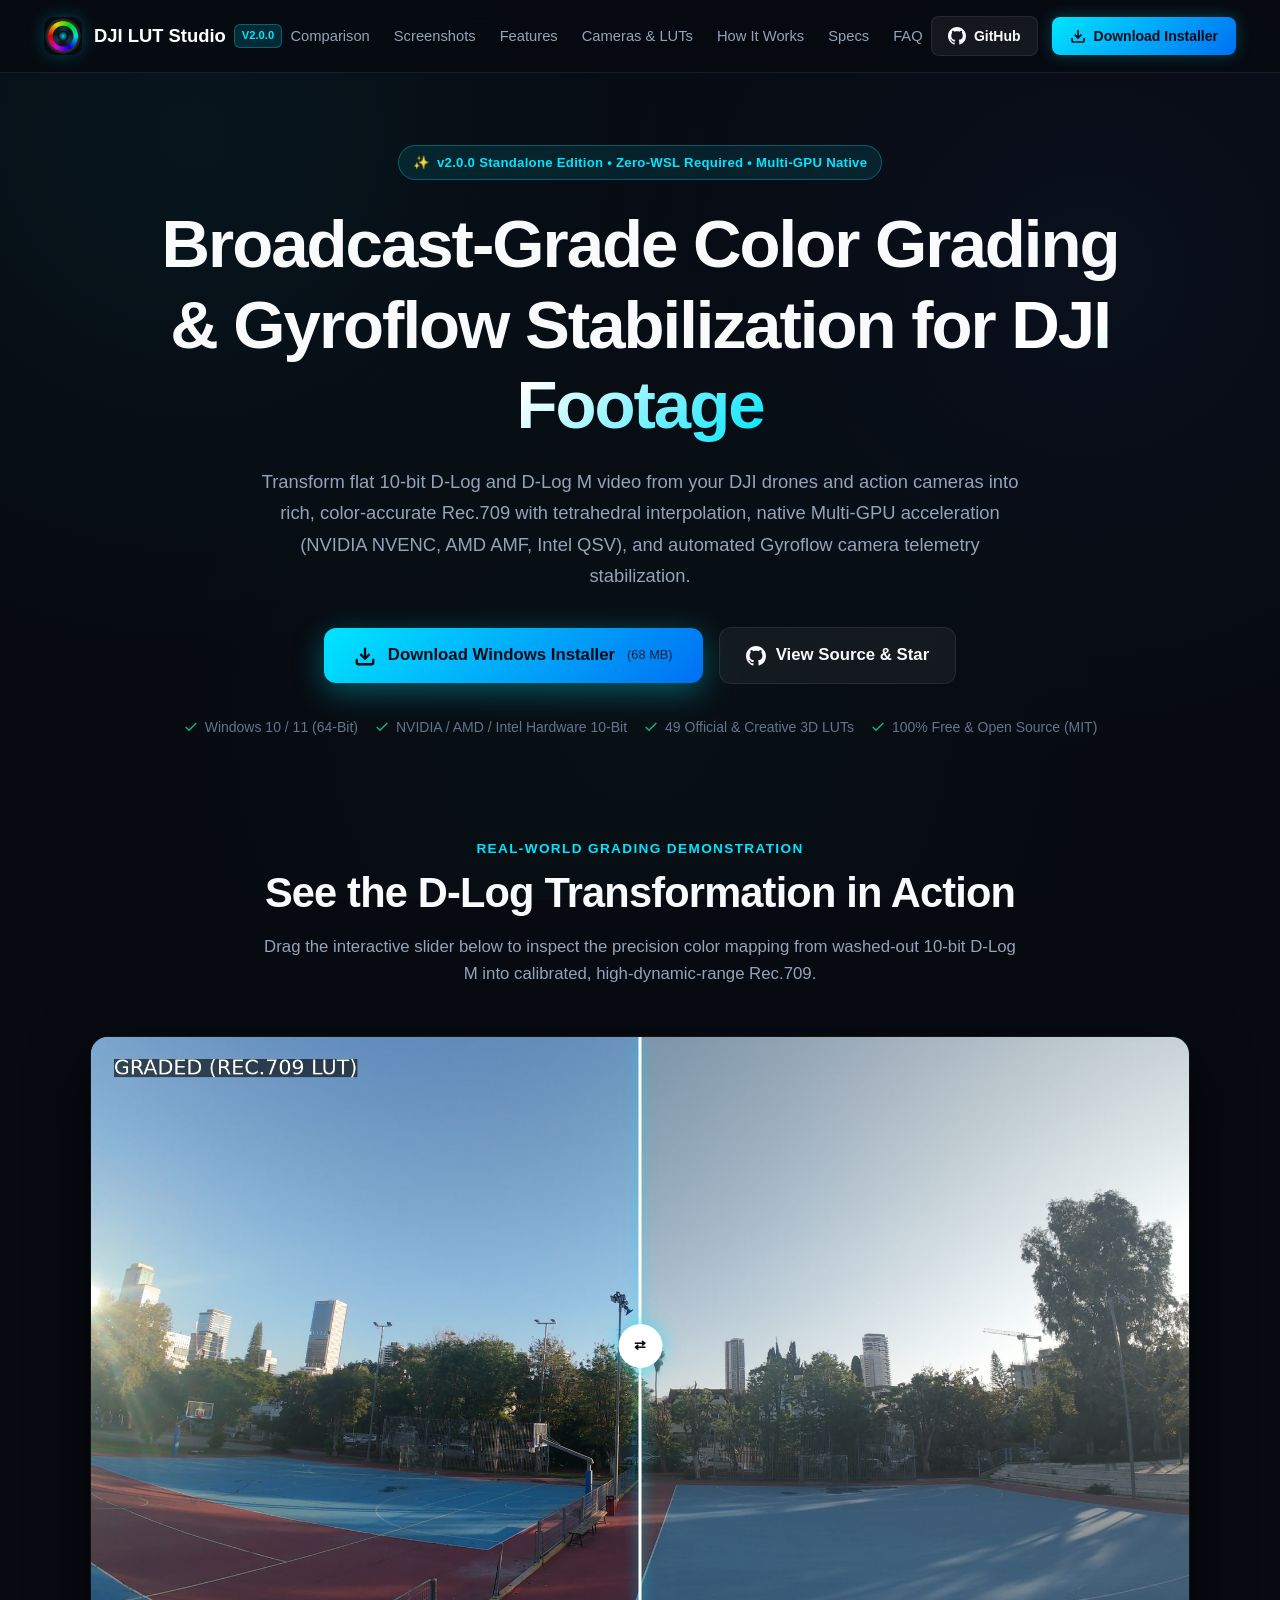
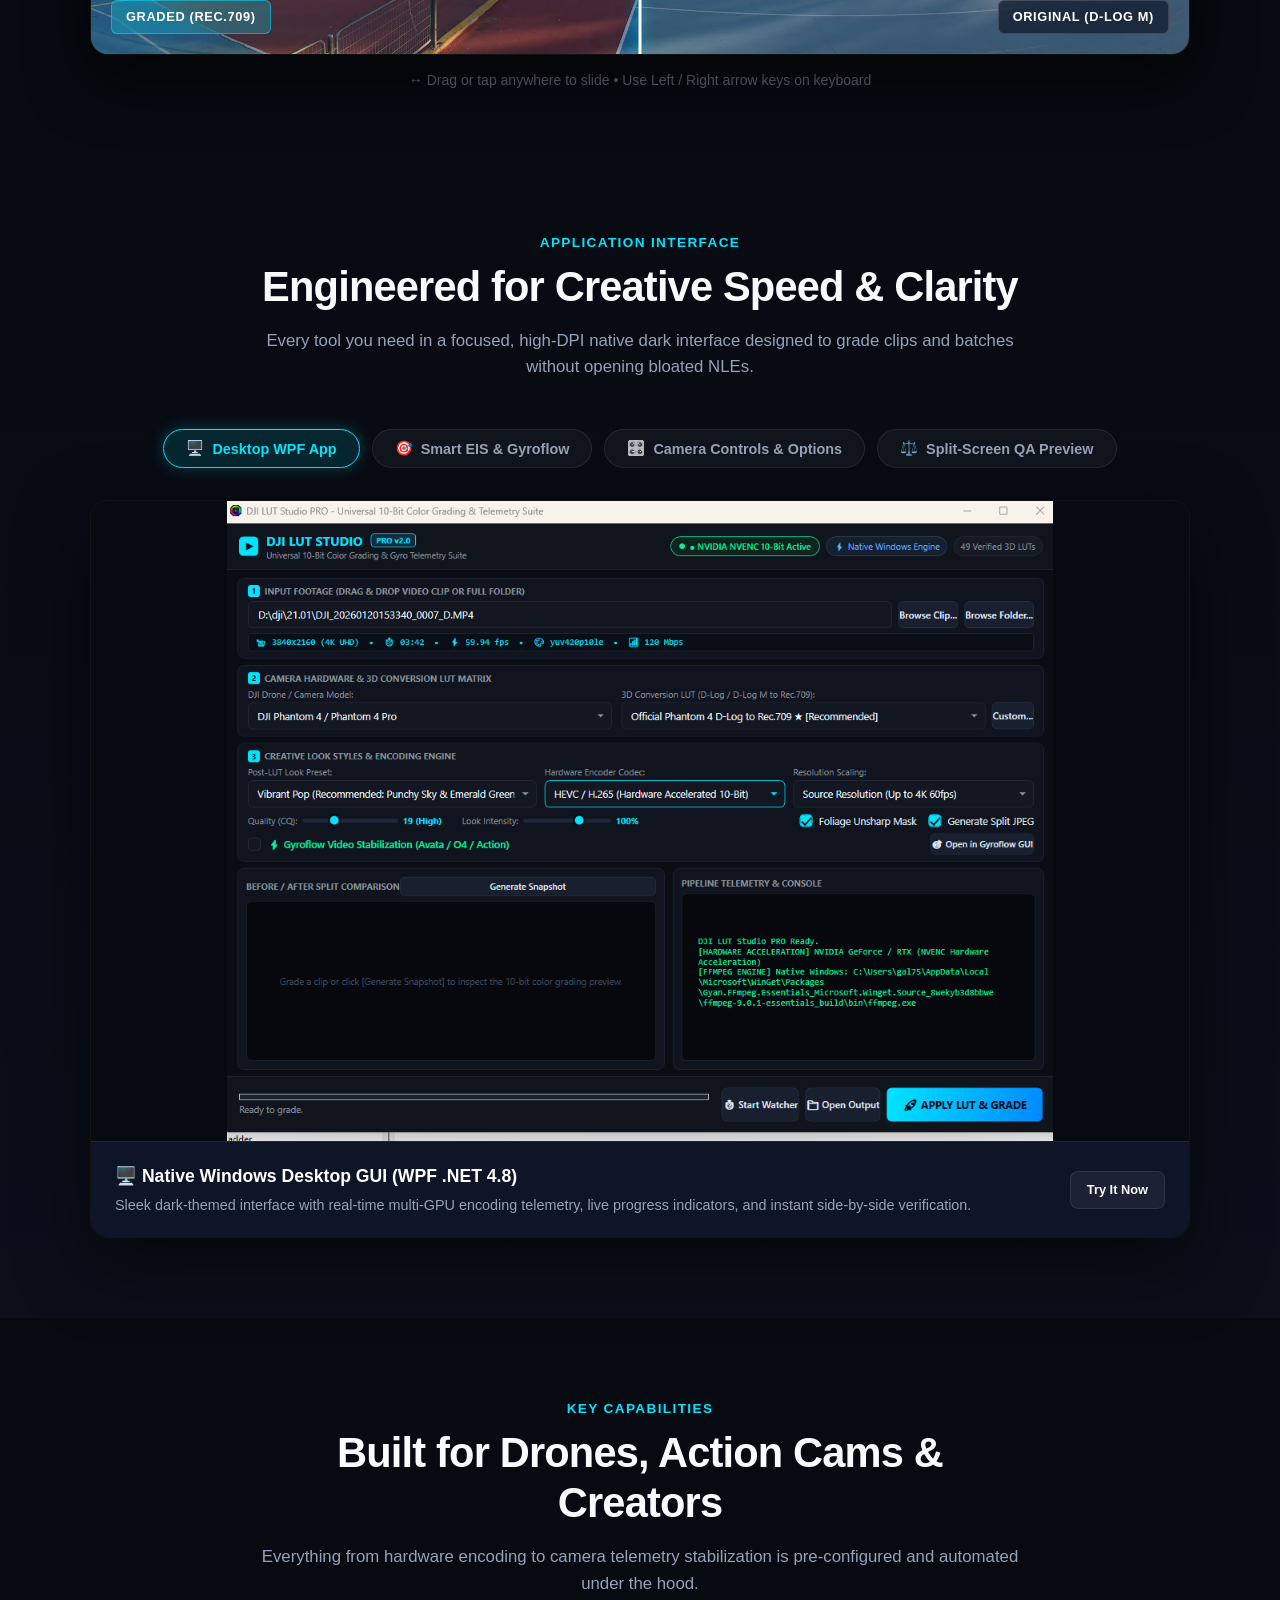
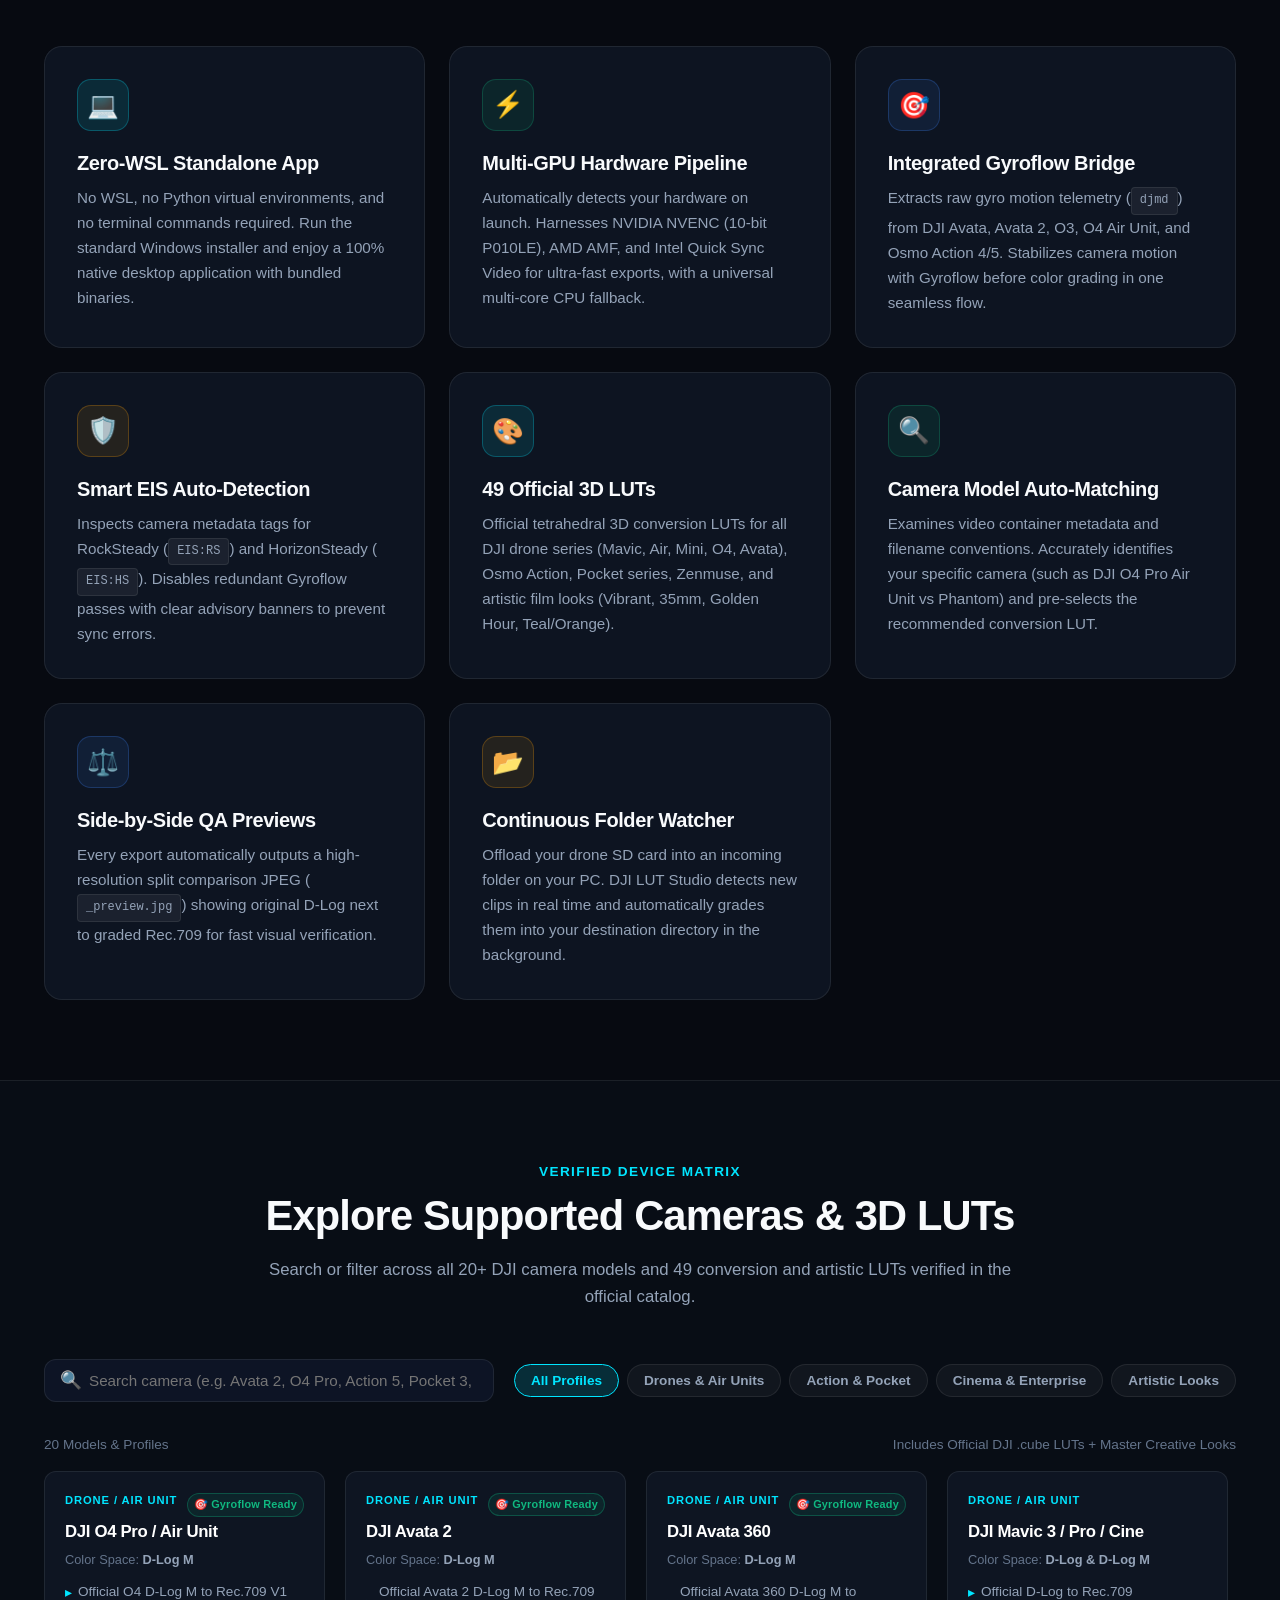
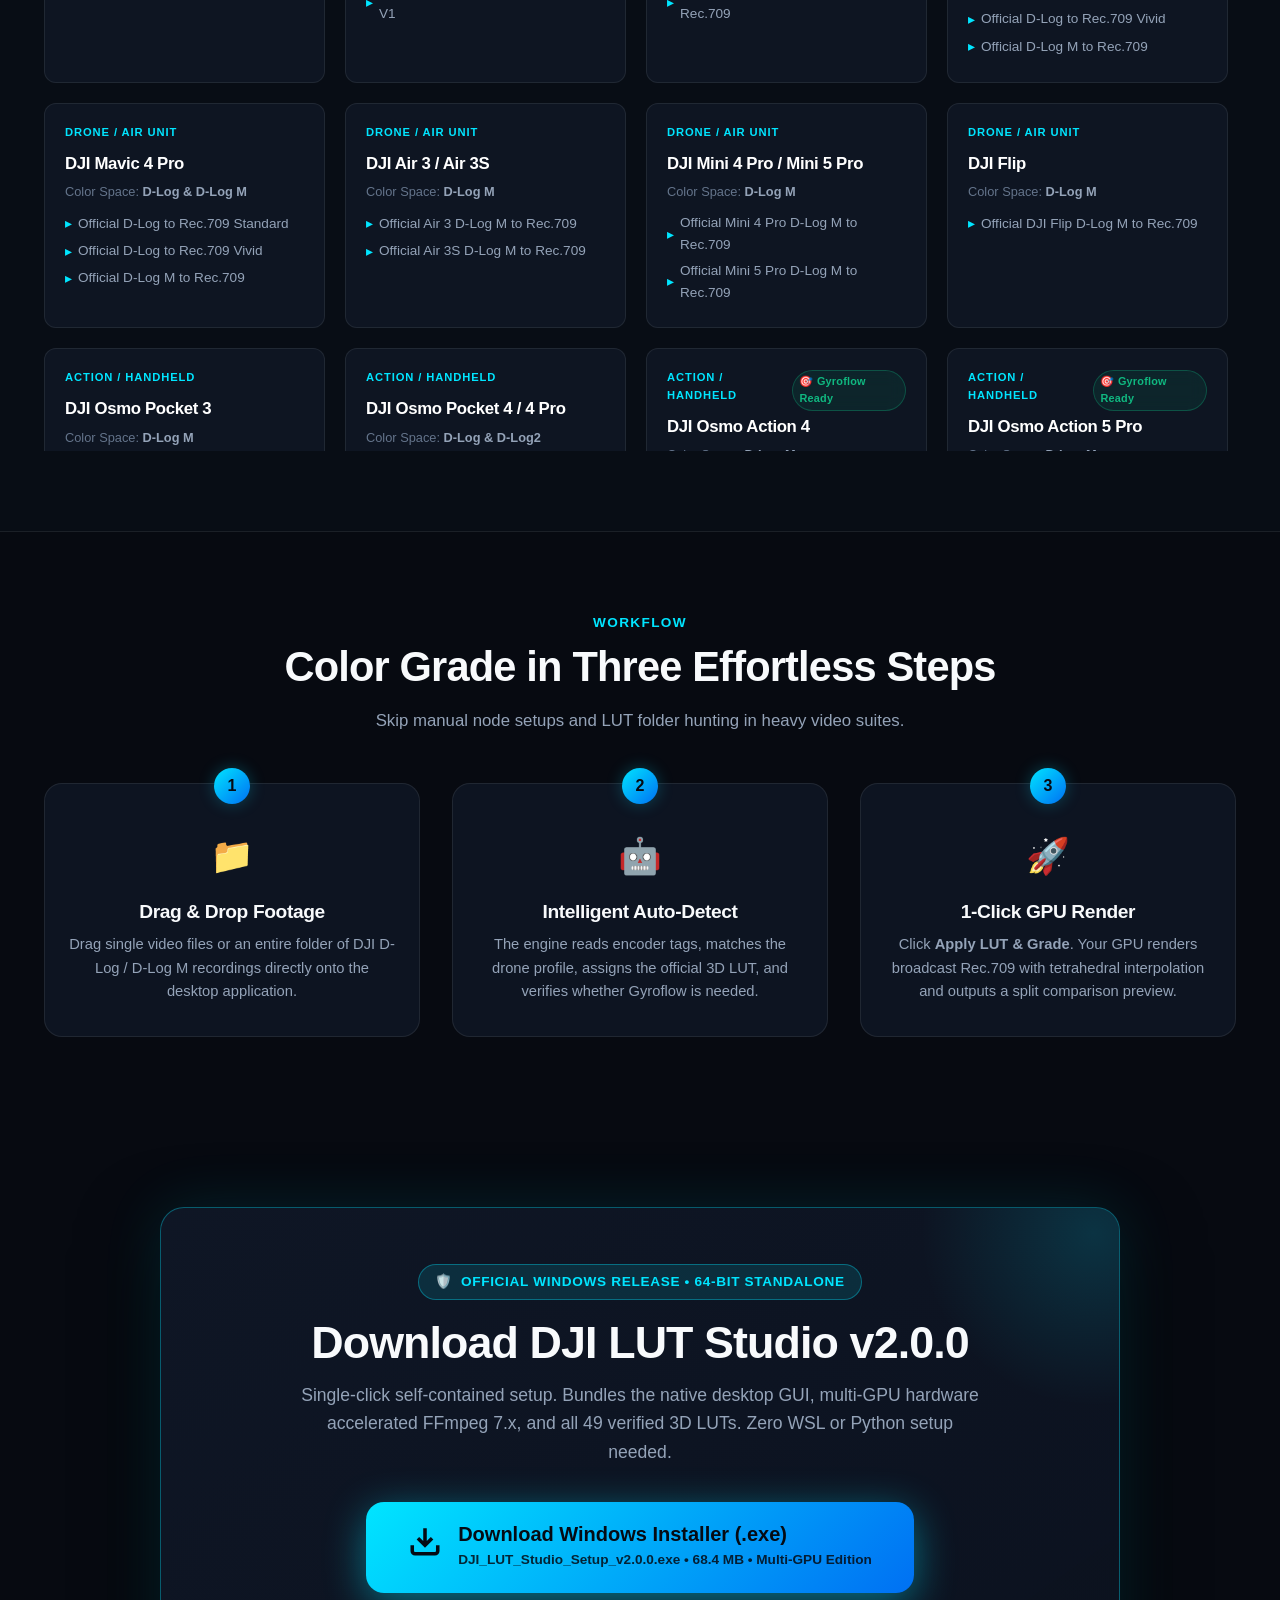
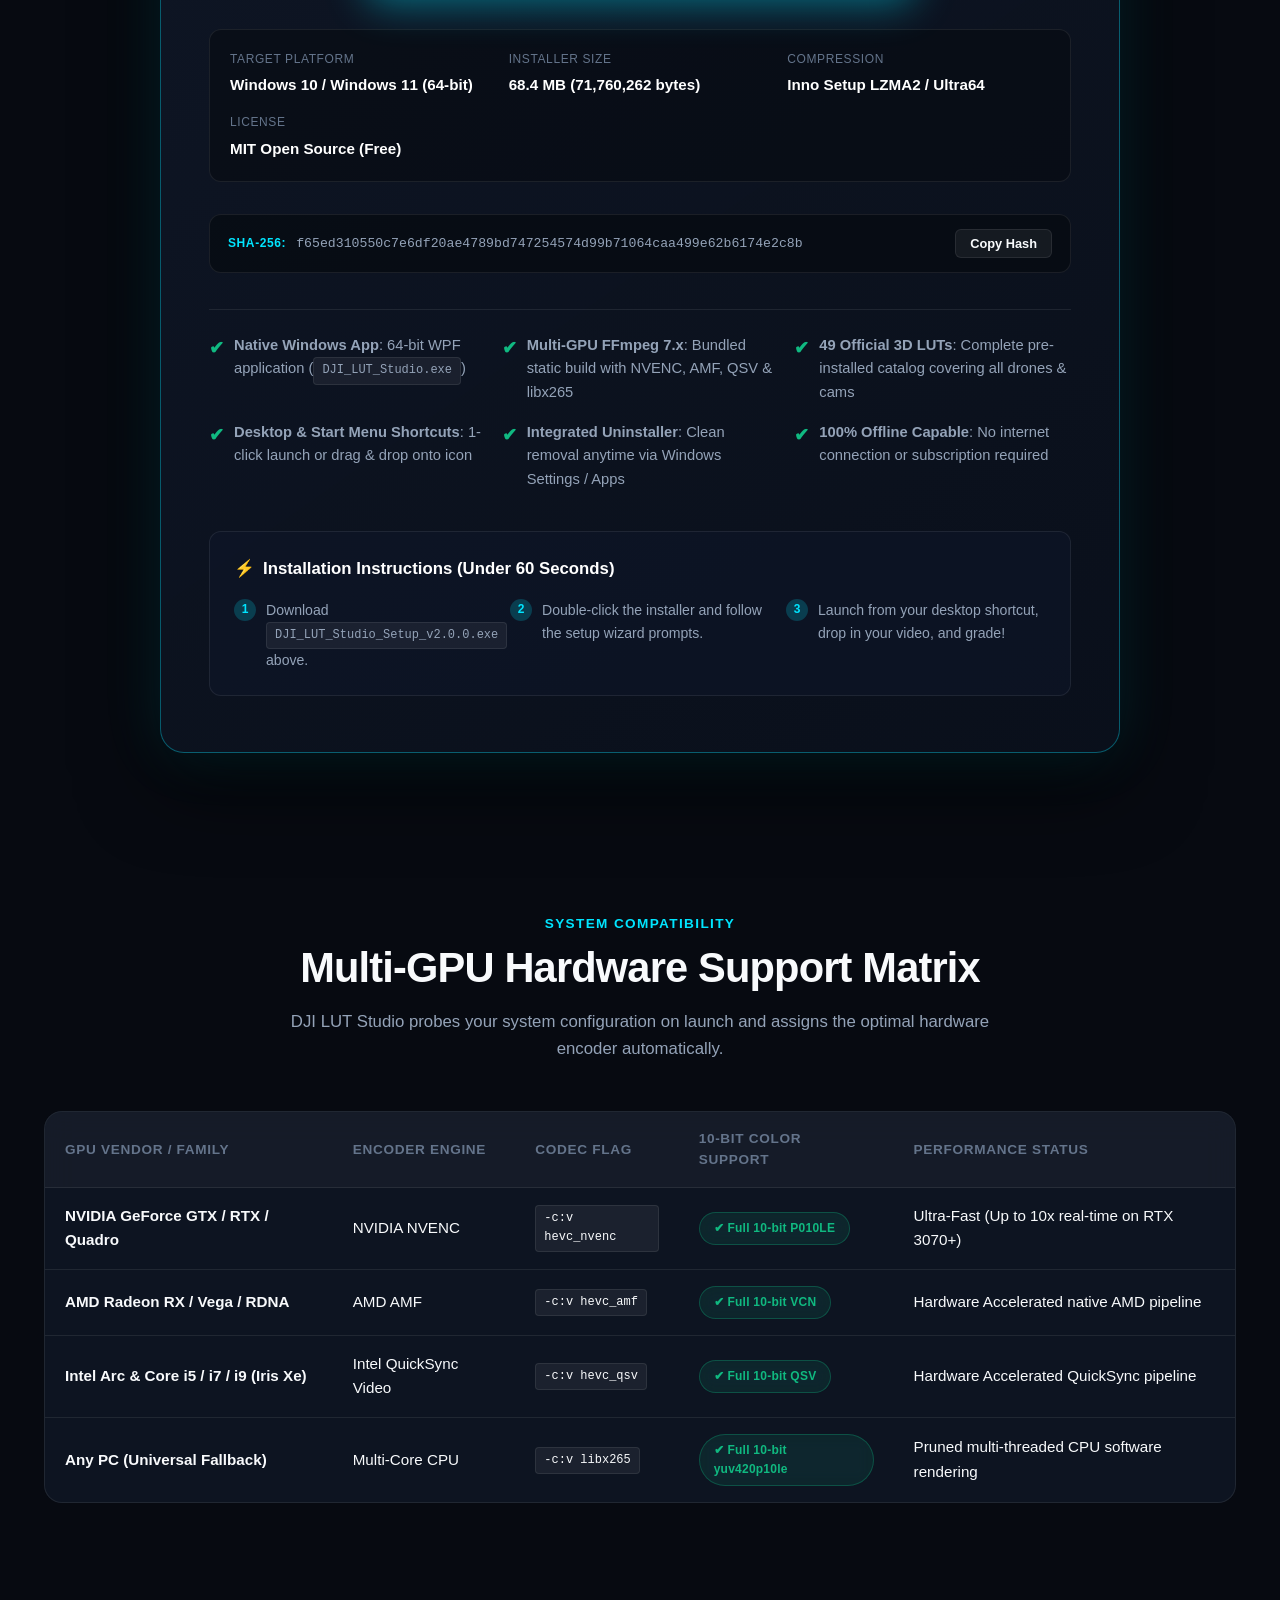
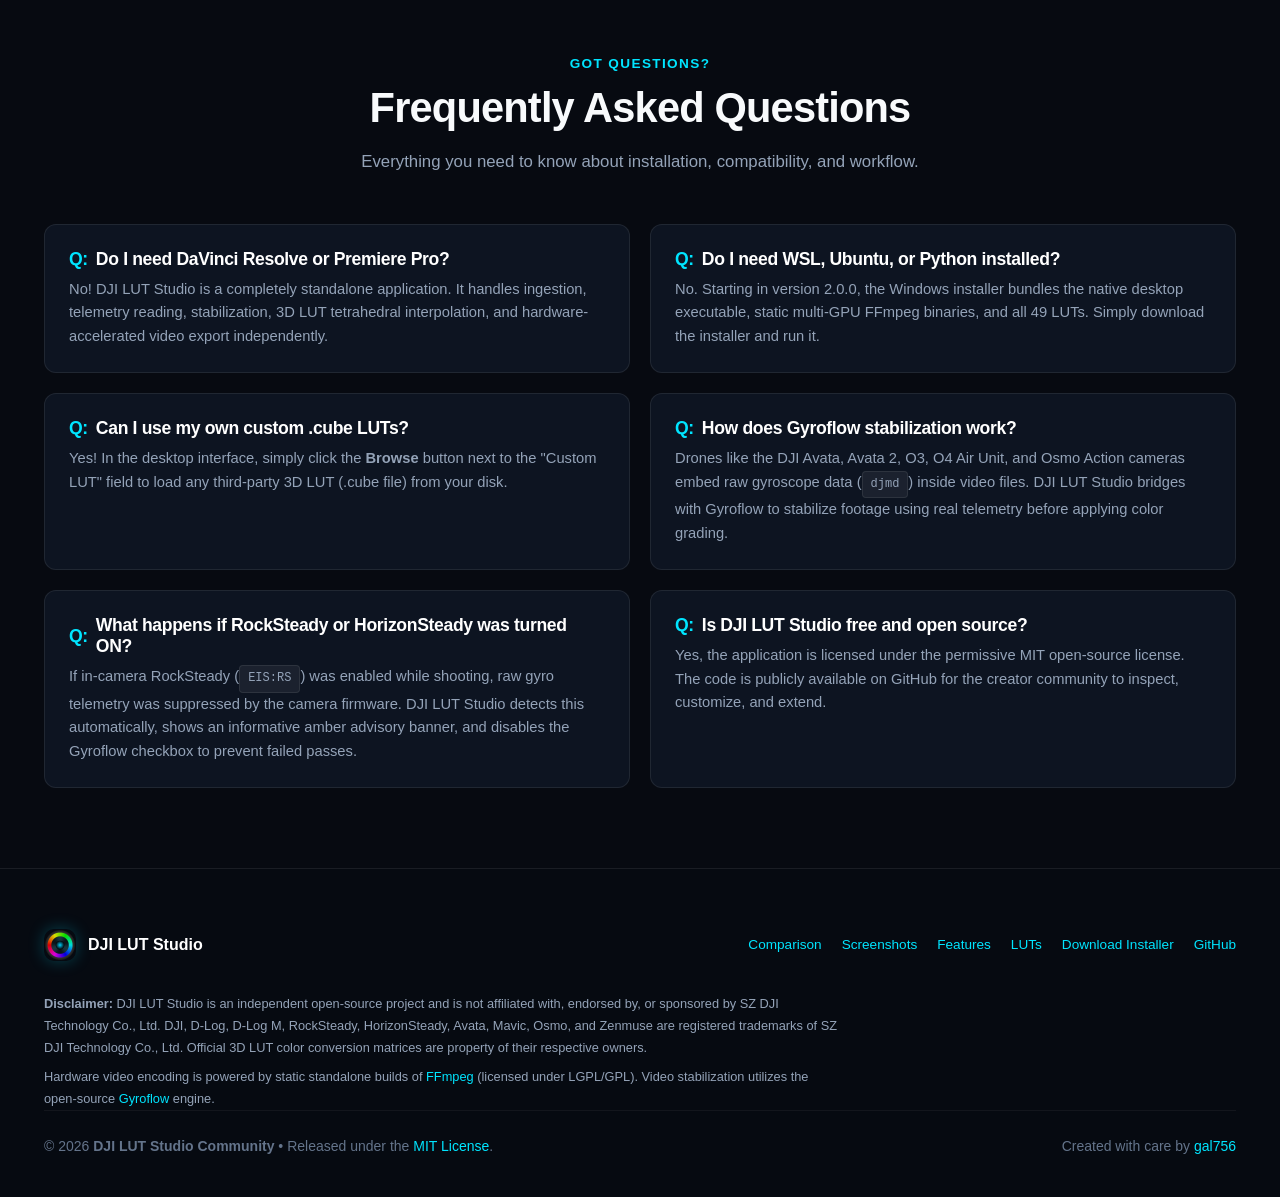
==== commit 25c7d1a5: "Update repository and showcase URLs to DJI-LUT-Studio-V2" ====
--- a/docs/index.html
+++ b/docs/index.html
@@ -46,7 +46,7 @@
       </ul>
 
       <div class="nav-actions">
-        <a href="https://github.com/gal756/LUT-adder" target="_blank" rel="noopener" class="btn-github" title="View Source on GitHub">
+        <a href="https://github.com/gal756/DJI-LUT-Studio-V2" target="_blank" rel="noopener" class="btn-github" title="View Source on GitHub">
           <svg width="18" height="18" viewBox="0 0 24 24" fill="currentColor">
             <path d="M12 0C5.37 0 0 5.37 0 12c0 5.31 3.435 9.795 8.205 11.385.6.105.825-.255.825-.57 0-.285-.015-1.23-.015-2.235-3.015.555-3.795-.735-4.035-1.41-.135-.345-.72-1.41-1.23-1.695-.42-.225-1.02-.78-.015-.795.945-.015 1.62.87 1.845 1.23 1.08 1.815 2.805 1.305 3.495.99.105-.78.42-1.305.765-1.605-2.67-.3-5.46-1.335-5.46-5.925 0-1.305.465-2.385 1.23-3.225-.12-.3-.54-1.53.12-3.18 0 0 1.005-.315 3.3 1.23.96-.27 1.98-.405 3-.405s2.04.135 3 .405c2.295-1.56 3.3-1.23 3.3-1.23.66 1.65.24 2.88.12 3.18.765.84 1.23 1.905 1.23 3.225 0 4.605-2.805 5.625-5.475 5.925.435.375.81 1.095.81 2.22 0 1.605-.015 2.895-.015 3.3 0 .315.225.69.825.57A12.02 12.02 0 0024 12c0-6.63-5.37-12-12-12z"/>
           </svg>
@@ -92,7 +92,7 @@
           <span style="font-size: 0.8rem; opacity: 0.8; font-weight: normal;">(68 MB)</span>
         </a>
 
-        <a href="https://github.com/gal756/LUT-adder" target="_blank" rel="noopener" class="btn-secondary">
+        <a href="https://github.com/gal756/DJI-LUT-Studio-V2" target="_blank" rel="noopener" class="btn-secondary">
           <svg width="20" height="20" viewBox="0 0 24 24" fill="currentColor">
             <path d="M12 0C5.37 0 0 5.37 0 12c0 5.31 3.435 9.795 8.205 11.385.6.105.825-.255.825-.57 0-.285-.015-1.23-.015-2.235-3.015.555-3.795-.735-4.035-1.41-.135-.345-.72-1.41-1.23-1.695-.42-.225-1.02-.78-.015-.795.945-.015 1.62.87 1.845 1.23 1.08 1.815 2.805 1.305 3.495.99.105-.78.42-1.305.765-1.605-2.67-.3-5.46-1.335-5.46-5.925 0-1.305.465-2.385 1.23-3.225-.12-.3-.54-1.53.12-3.18 0 0 1.005-.315 3.3 1.23.96-.27 1.98-.405 3-.405s2.04.135 3 .405c2.295-1.56 3.3-1.23 3.3-1.23.66 1.65.24 2.88.12 3.18.765.84 1.23 1.905 1.23 3.225 0 4.605-2.805 5.625-5.475 5.925.435.375.81 1.095.81 2.22 0 1.605-.015 2.895-.015 3.3 0 .315.225.69.825.57A12.02 12.02 0 0024 12c0-6.63-5.37-12-12-12z"/>
           </svg>
@@ -420,7 +420,7 @@
 
         <!-- Main Singular Installer Download CTA -->
         <div class="download-main-action">
-          <a href="https://github.com/gal756/LUT-adder/releases/download/v2.0.0/DJI_LUT_Studio_Setup_v2.0.0.exe" class="btn-download-hero" id="btnDownloadExe">
+          <a href="https://github.com/gal756/DJI-LUT-Studio-V2/releases/download/v2.0.0/DJI_LUT_Studio_Setup_v2.0.0.exe" class="btn-download-hero" id="btnDownloadExe">
             <span class="icon-dl">
               <svg width="34" height="34" viewBox="0 0 24 24" fill="none" stroke="currentColor" stroke-width="2.5">
                 <path d="M21 15v4a2 2 0 0 1-2 2H5a2 2 0 0 1-2-2v-4M7 10l5 5 5-5M12 15V3"/>
@@ -651,7 +651,7 @@
           <a href="#features">Features</a>
           <a href="#catalog">LUTs</a>
           <a href="#download">Download Installer</a>
-          <a href="https://github.com/gal756/LUT-adder" target="_blank" rel="noopener">GitHub</a>
+          <a href="https://github.com/gal756/DJI-LUT-Studio-V2" target="_blank" rel="noopener">GitHub</a>
         </div>
       </div>
 
@@ -666,7 +666,7 @@
 
       <div class="footer-bottom">
         <div>
-          &copy; 2026 <strong>DJI LUT Studio Community</strong> &bull; Released under the <a href="https://github.com/gal756/LUT-adder/blob/master/LICENSE" target="_blank" rel="noopener">MIT License</a>.
+          &copy; 2026 <strong>DJI LUT Studio Community</strong> &bull; Released under the <a href="https://github.com/gal756/DJI-LUT-Studio-V2/blob/master/LICENSE" target="_blank" rel="noopener">MIT License</a>.
         </div>
         <div>
           Created with care by <a href="https://github.com/gal756" target="_blank" rel="noopener">gal756</a>
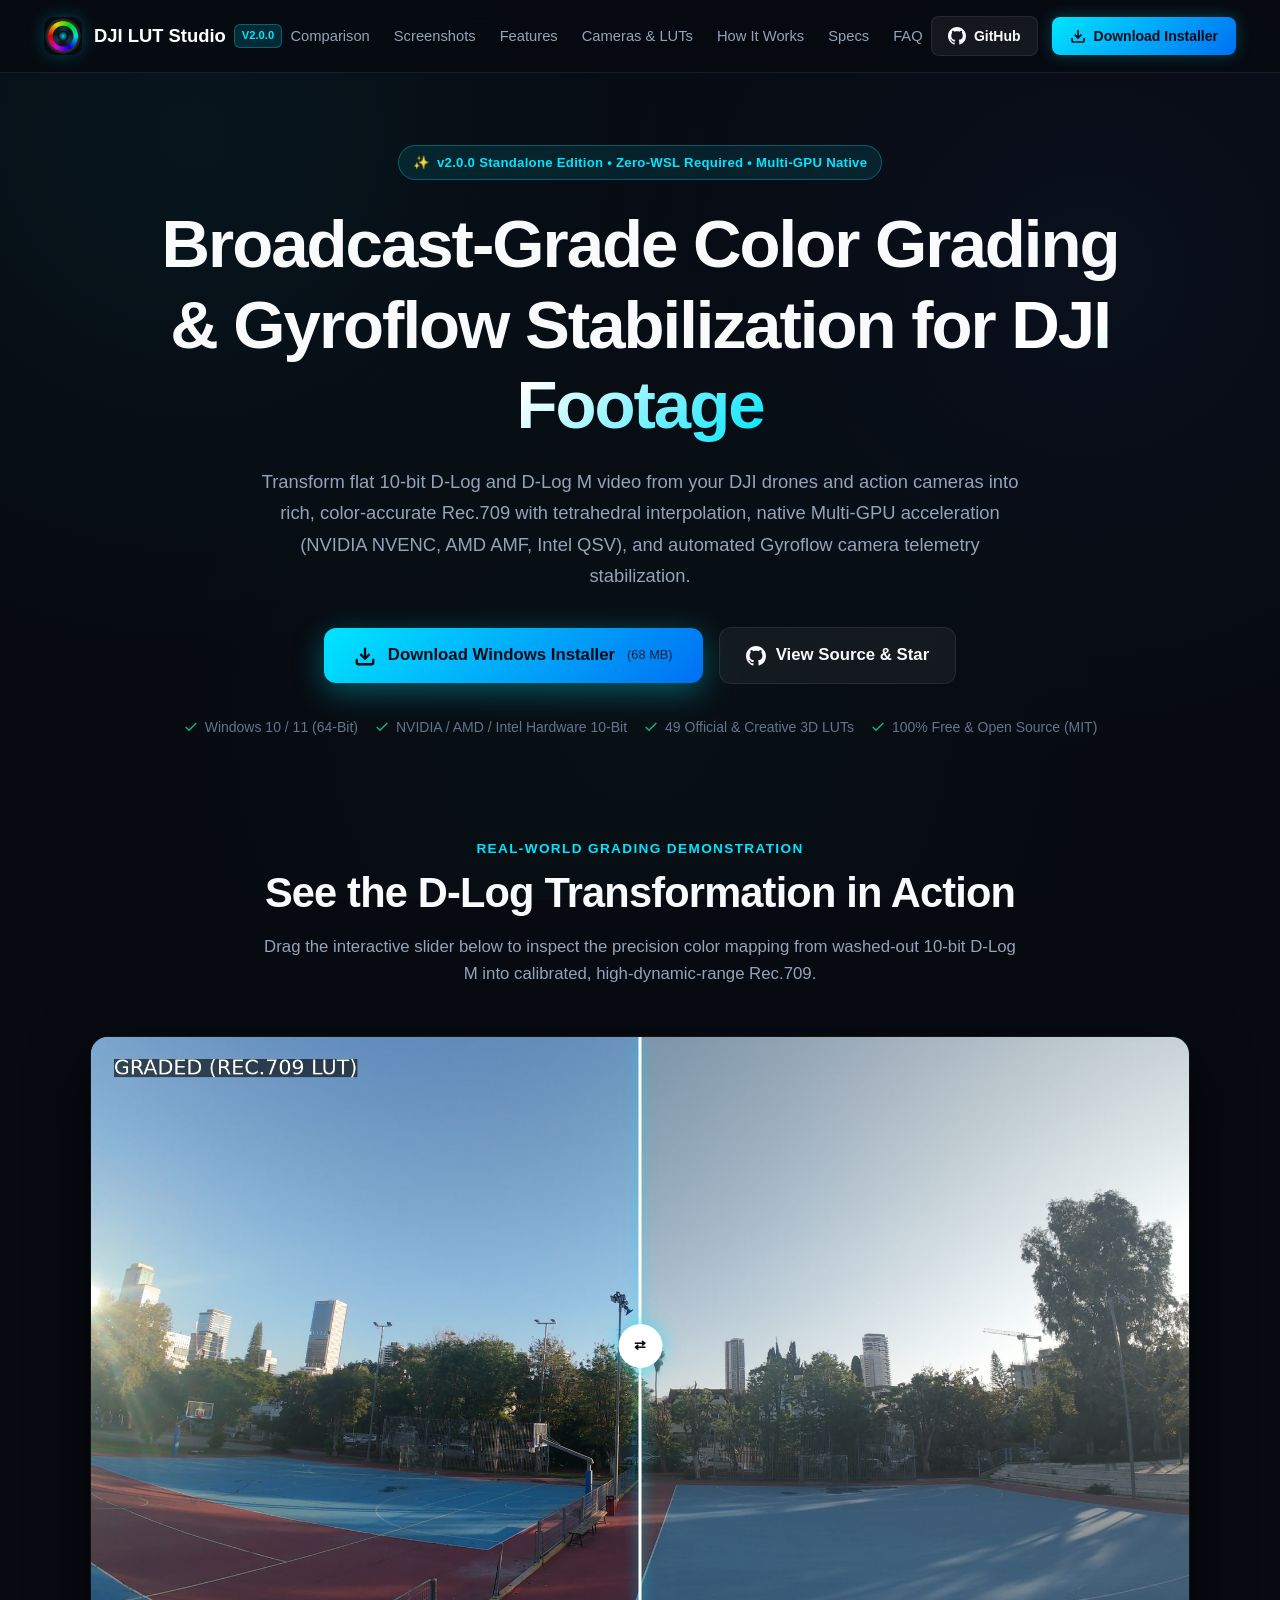
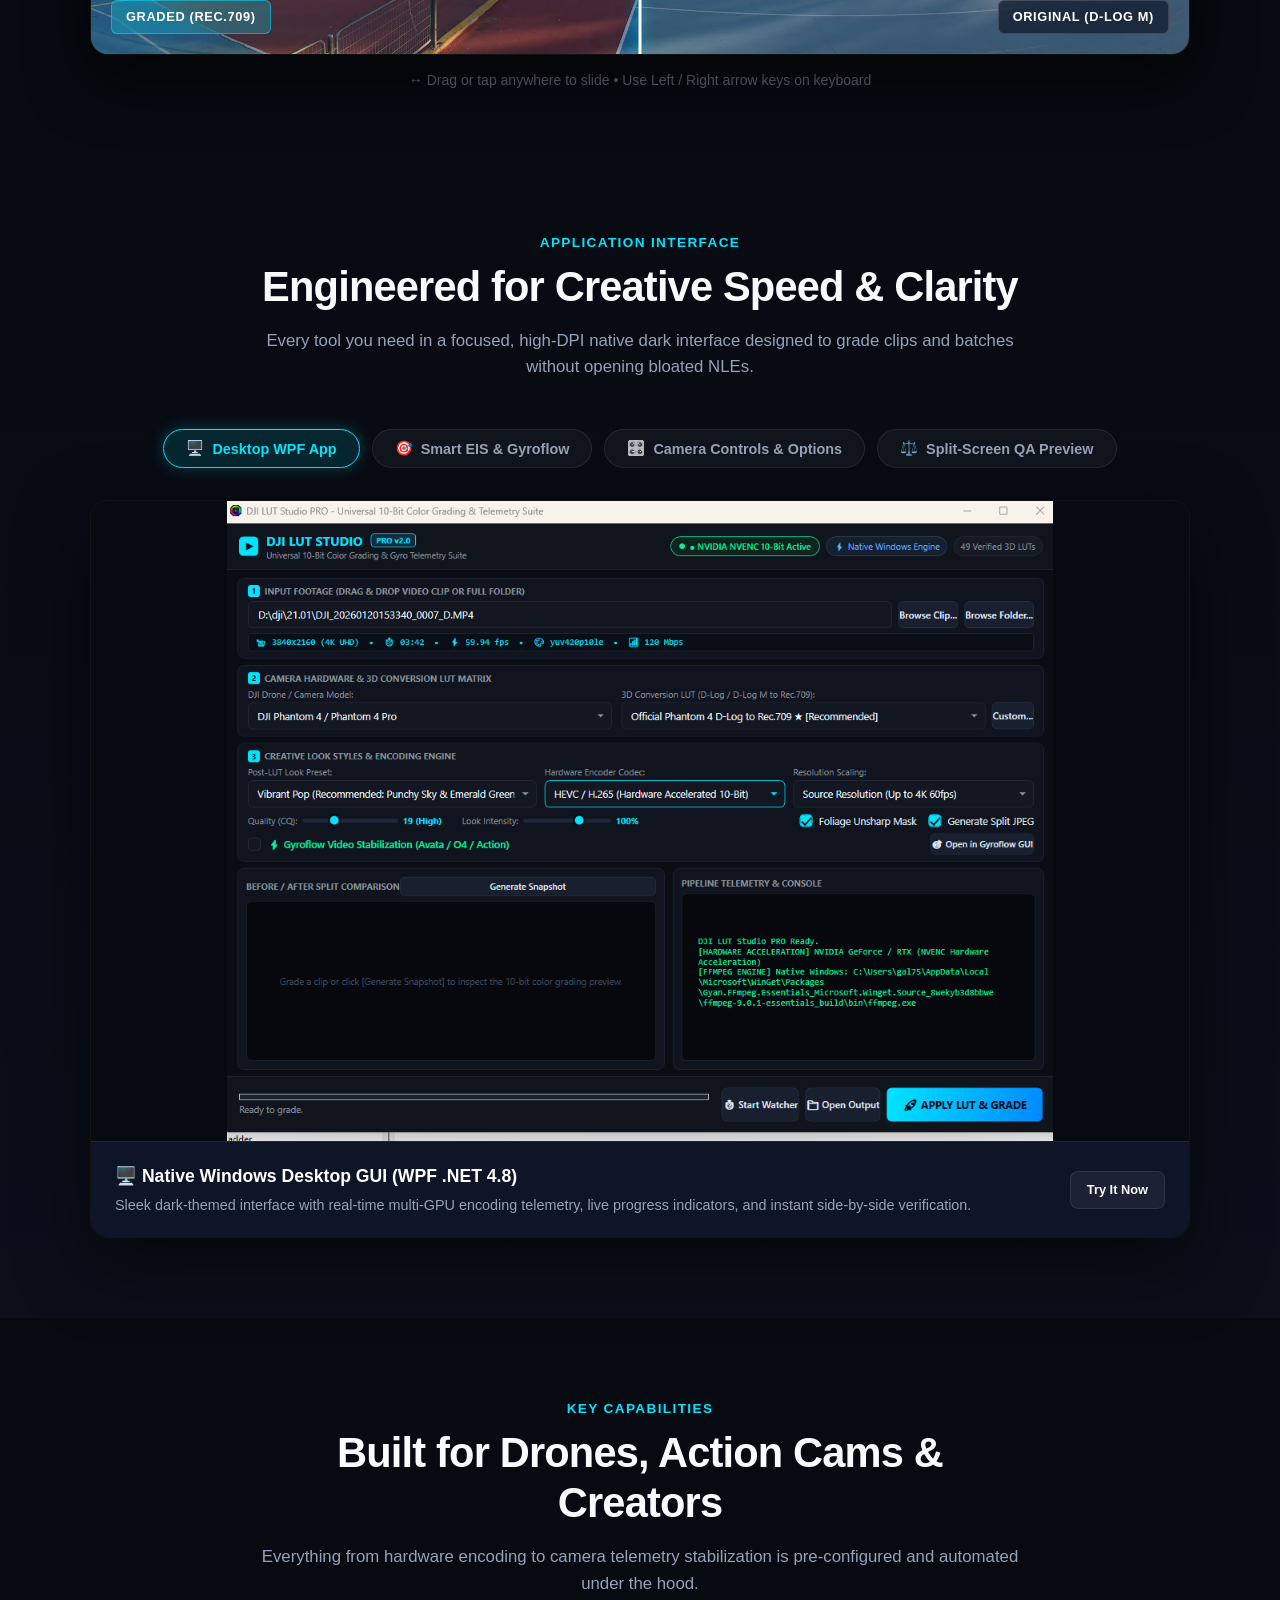
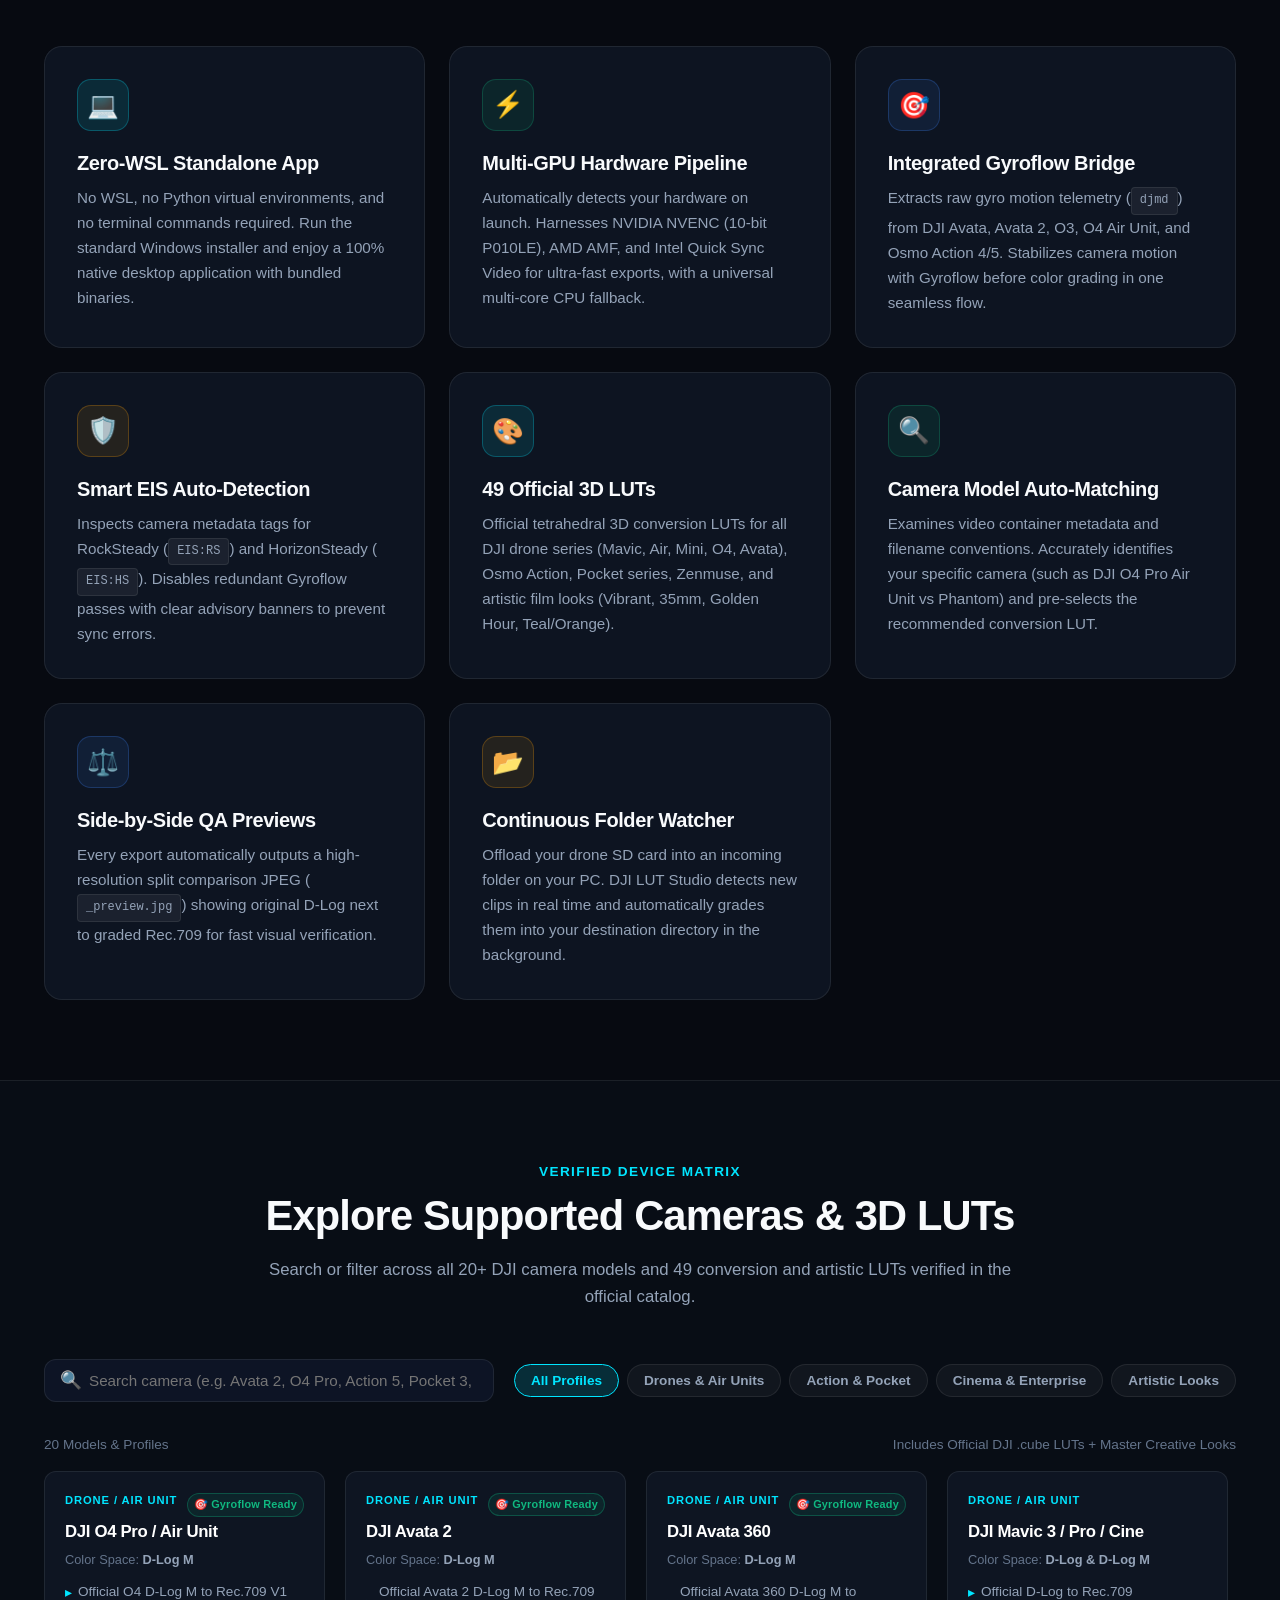
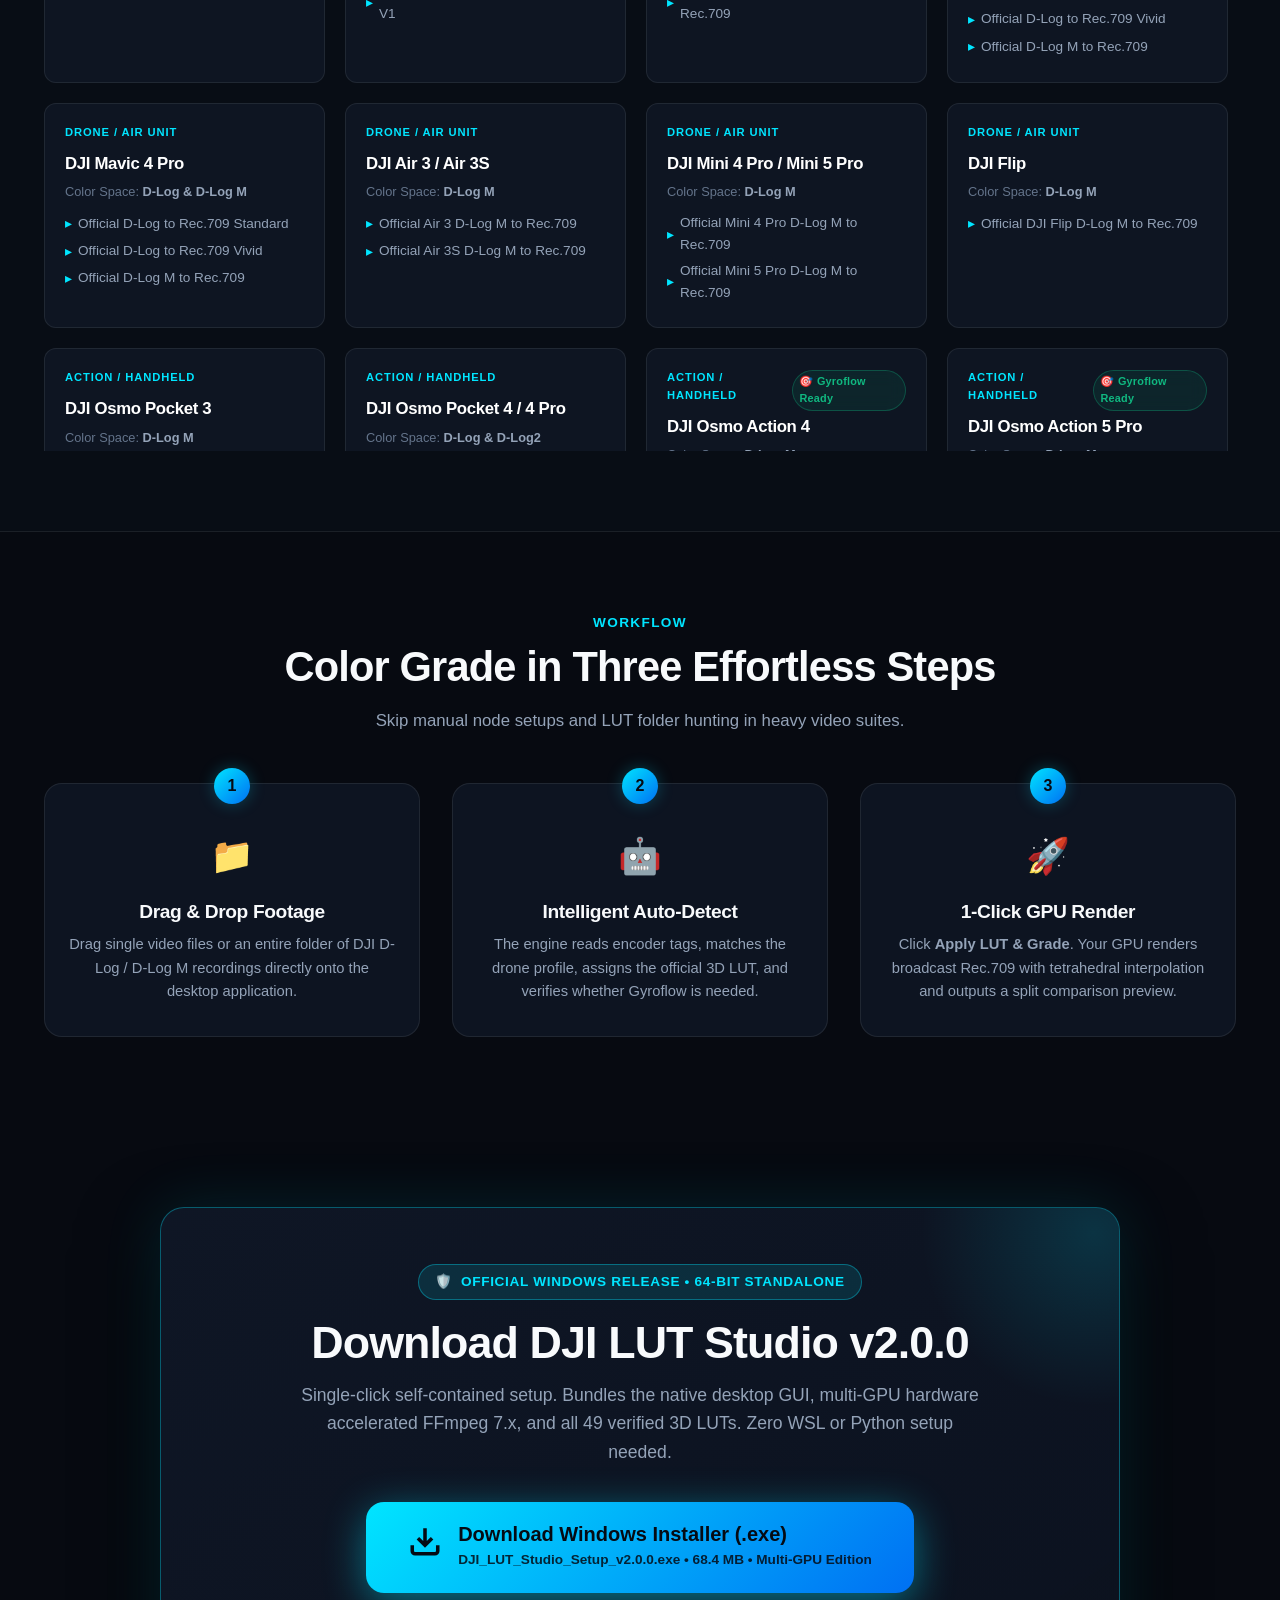
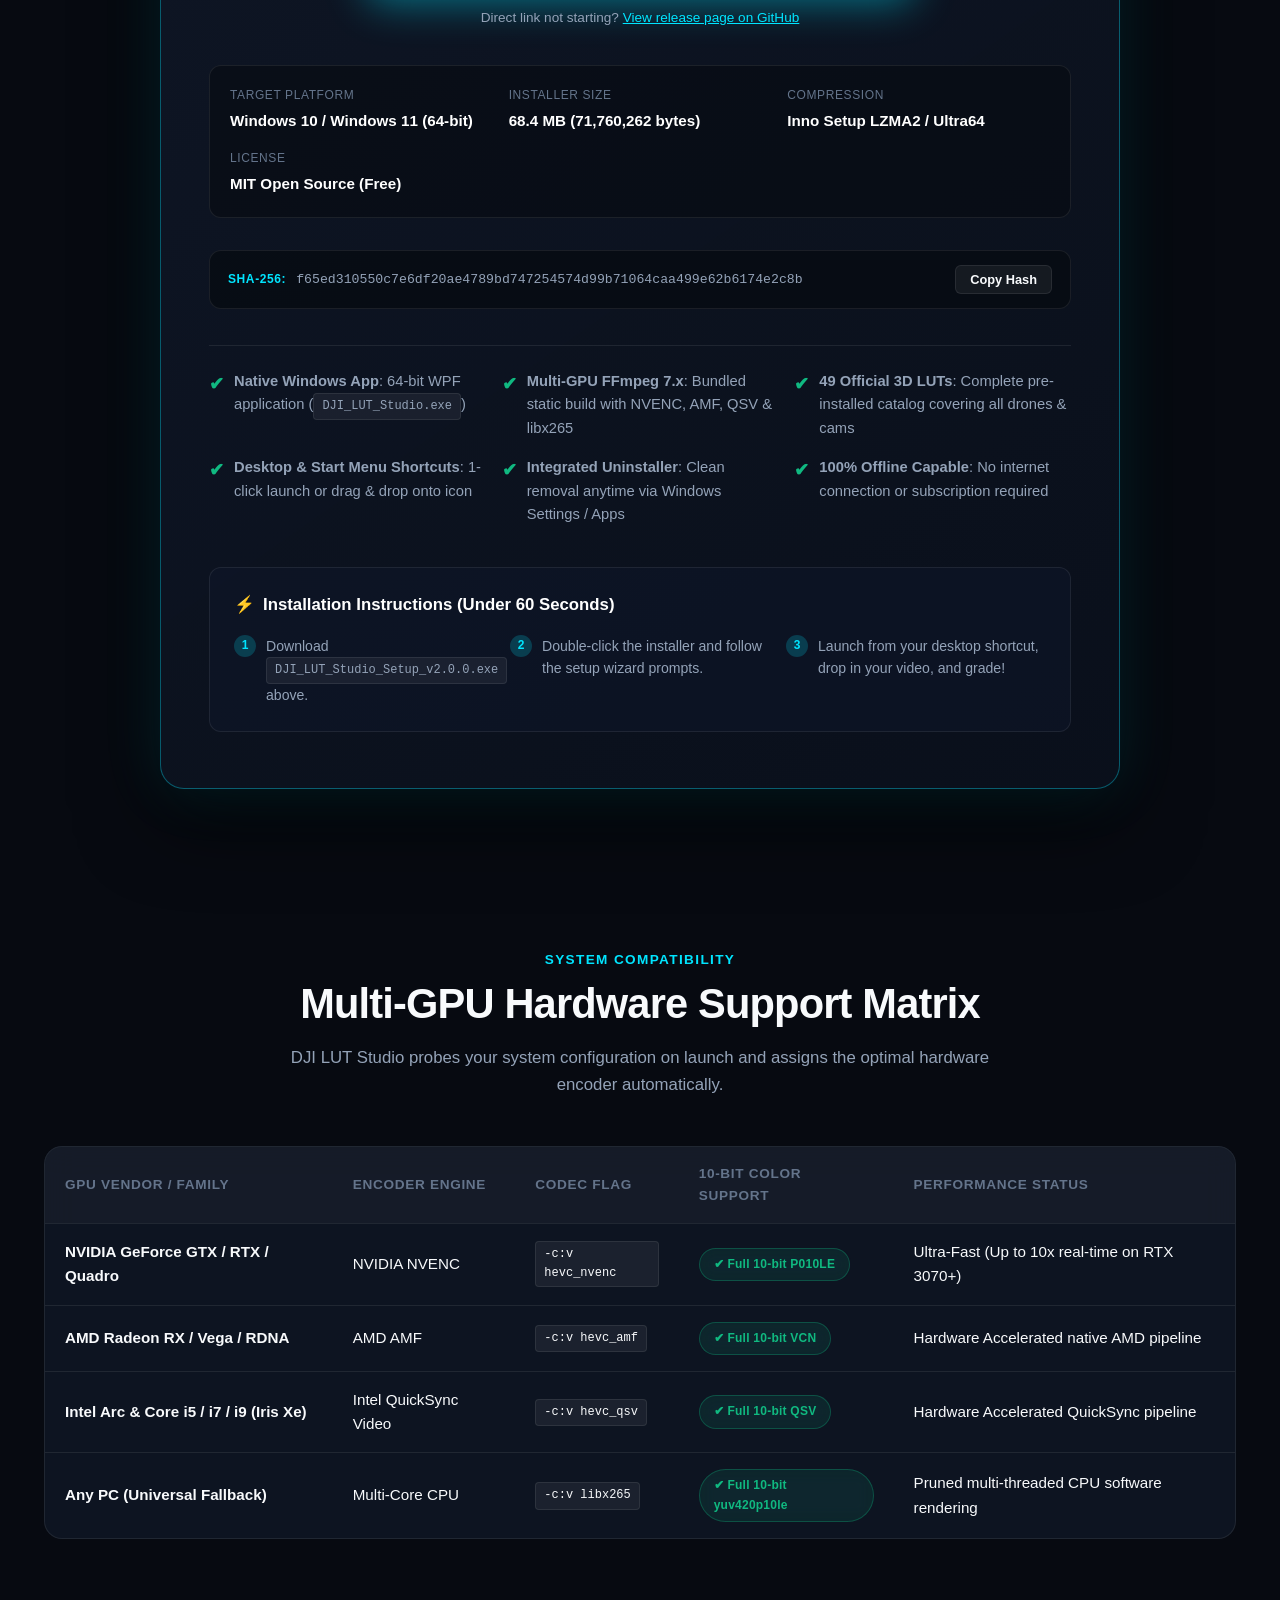
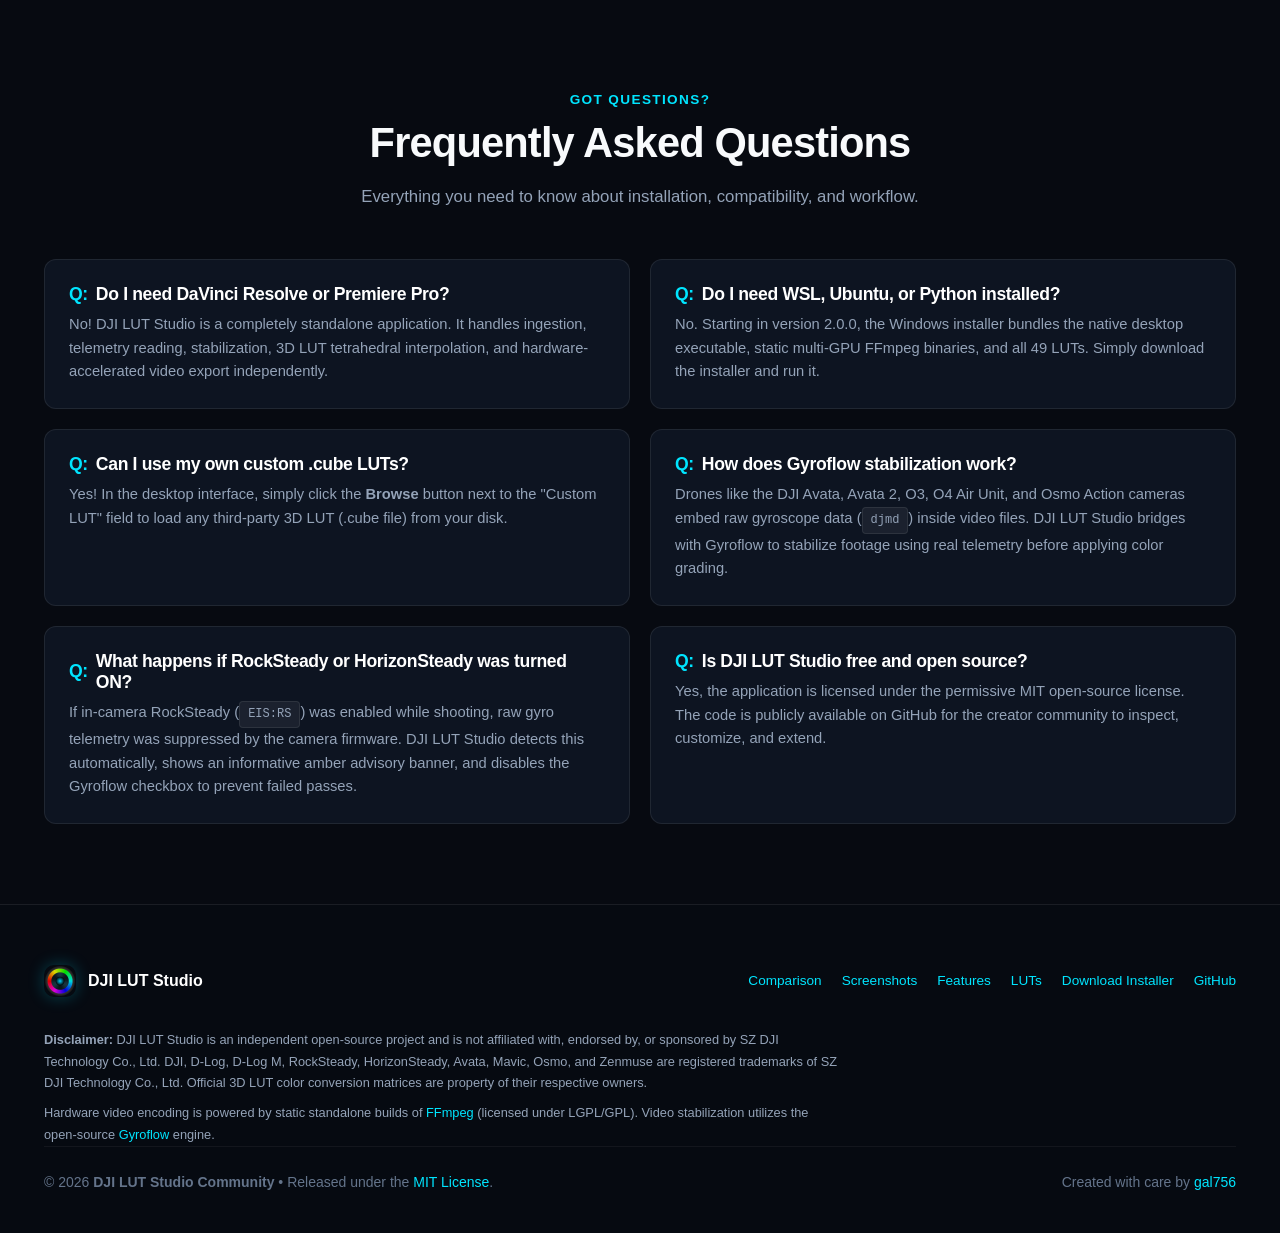
==== commit f43624e1: "Update installer links and add GitHub Releases navigation fallback" ====
--- a/docs/index.html
+++ b/docs/index.html
@@ -431,6 +431,9 @@
               <span class="dl-text-secondary">DJI_LUT_Studio_Setup_v2.0.0.exe &bull; 68.4 MB &bull; Multi-GPU Edition</span>
             </div>
           </a>
+          <p style="margin-top: 14px; font-size: 0.85rem; color: #94a3b8;">
+            Direct link not starting? <a href="https://github.com/gal756/DJI-LUT-Studio-V2/releases" target="_blank" rel="noopener" style="color: #00e5ff; text-decoration: underline;">View release page on GitHub</a>
+          </p>
         </div>
 
         <!-- File Specifications Matrix -->
